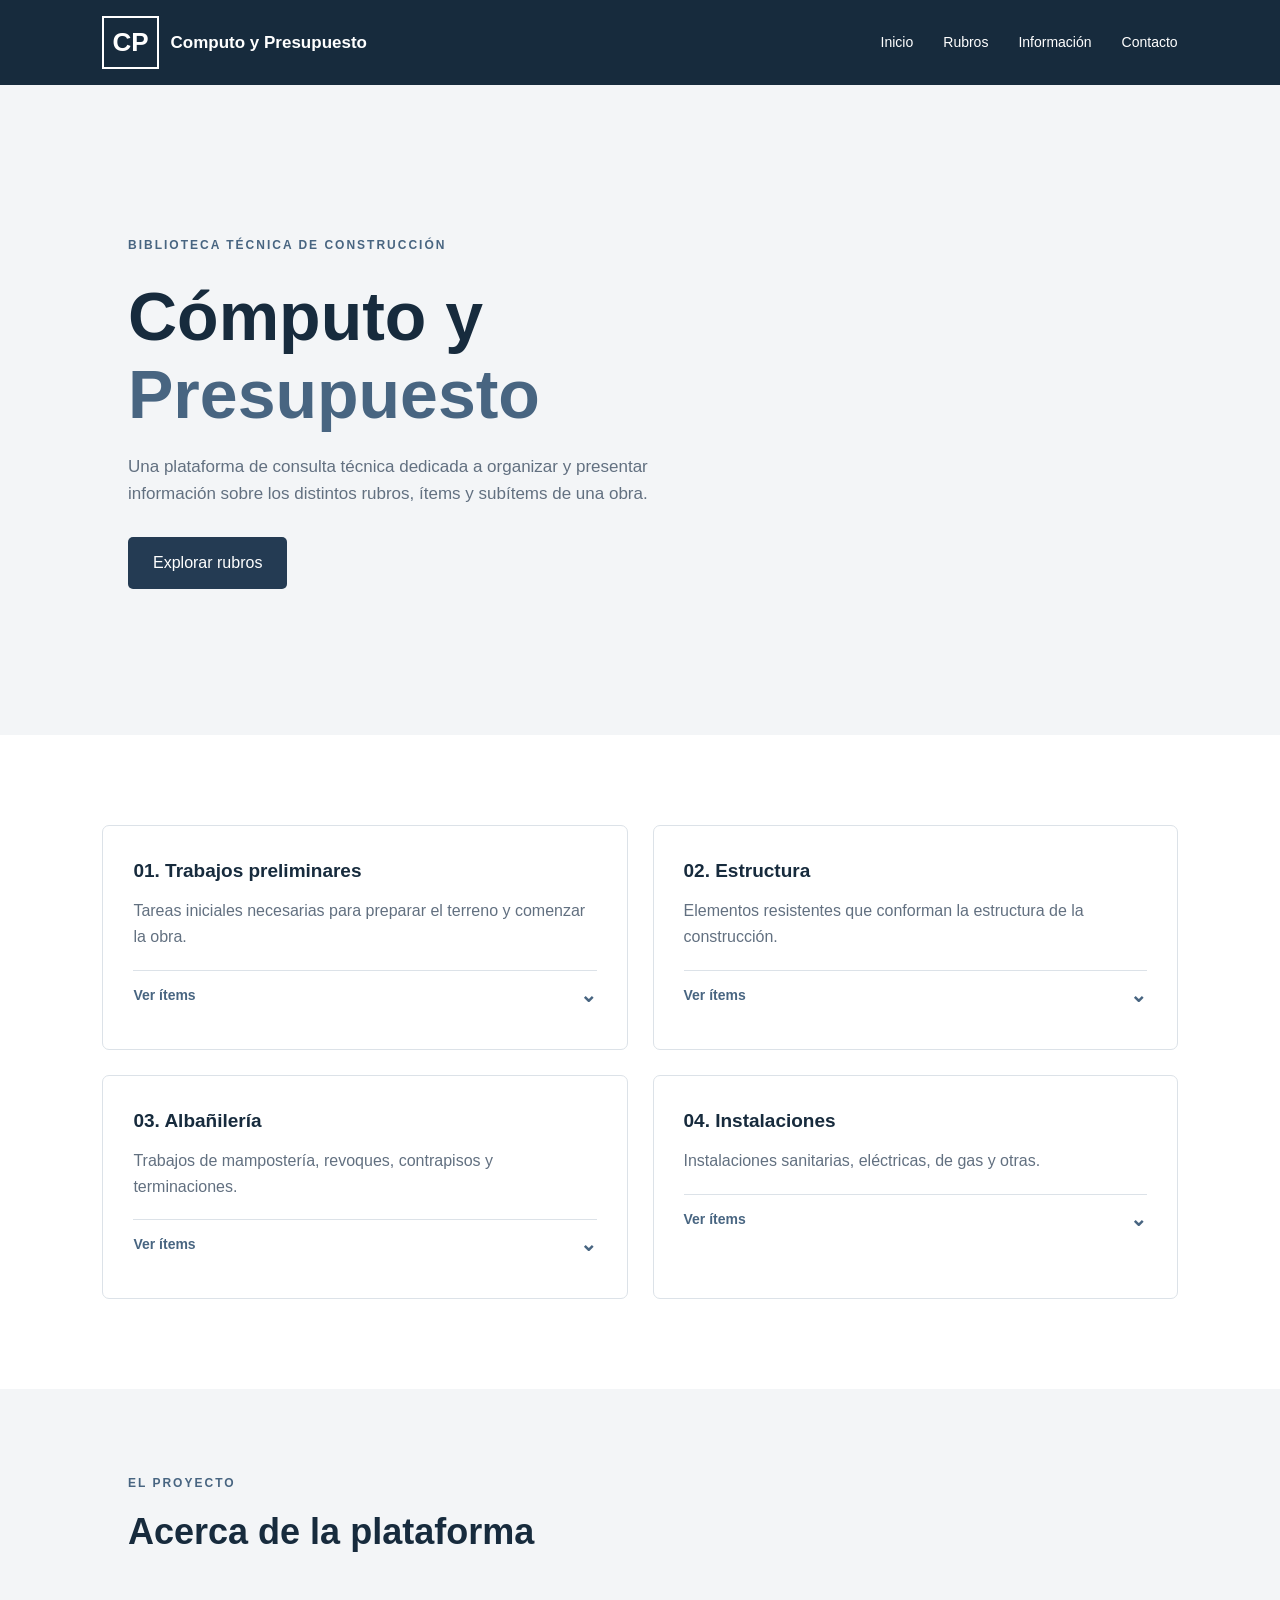
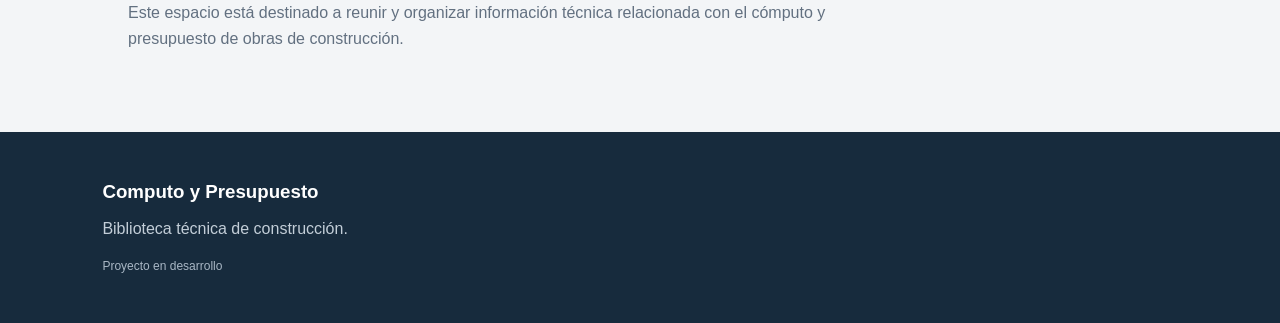
==== index.html @ aa018b17 "Version V0.2" ====
<!DOCTYPE html>
<html lang="es">
<head>
    <meta charset="UTF-8">
    <meta name="viewport" content="width=device-width, initial-scale=1.0">
    <title>Computo y Presupuesto</title>
    <link rel="stylesheet" href="CSS/styles.css">
</head>
<body>
    <!-- ENCABEZADO -->
    <header class="header">
        <div class="logo">
            <h2>CP</h2>
            <span>Computo y Presupuesto</span>
        </div>
        <nav class="nav">
            <a href="#inicio">Inicio</a>
            <a href="#rubros">Rubros</a>
            <a href="#informacion">Información</a>
            <a href="#contacto">Contacto</a>
        </nav>
    </header>
    <!-- CONTENIDO PRINCIPAL -->
    <main>
        <!-- INICIO -->
        <section id="inicio" class="inicio">
            <div class="inicio-contenido">
                <span class="etiqueta">BIBLIOTECA TÉCNICA DE CONSTRUCCIÓN</span>
                <h1>Cómputo y<span>Presupuesto</span></h1>
                <p>
                    Una plataforma de consulta técnica dedicada a organizar y presentar información sobre los distintos rubros, ítems y subítems de una obra.
                </p>
                <a href="#rubros" class="boton-principal">Explorar rubros</a>
            </div>
        </section>
        <!-- RUBROS -->
        <section class="rubros">
            <div class="rubros-contenedor">
                <!-- RUBRO 1 -->
                <article class="rubro-card">
                    <h3>01. Trabajos preliminares</h3>
                    <p>
                        Tareas iniciales necesarias para
                        preparar el terreno y comenzar la obra.
                    </p>
                    <button class="rubro-toggle" data-rubro="preliminares">
                        Ver ítems
                        <span class="flecha">⌄</span>
                    </button>

                    <div class="subitems-contenedor"></div>

                </article>


                <!-- RUBRO 2 -->
                <article class="rubro-card">

                    <h3>02. Estructura</h3>

                    <p>
                        Elementos resistentes que conforman
                        la estructura de la construcción.
                    </p>

                    <button class="rubro-toggle" data-rubro="estructura">

                        Ver ítems

                        <span class="flecha">⌄</span>

                    </button>

                    <div class="subitems-contenedor"></div>

                </article>


                <!-- RUBRO 3 -->
                <article class="rubro-card">

                    <h3>03. Albañilería</h3>

                    <p>
                        Trabajos de mampostería, revoques,
                        contrapisos y terminaciones.
                    </p>

                    <button class="rubro-toggle" data-rubro="albanileria">

                        Ver ítems

                        <span class="flecha">⌄</span>

                    </button>

                    <div class="subitems-contenedor"></div>

                </article>


                <!-- RUBRO 4 -->
                <article class="rubro-card">

                    <h3>04. Instalaciones</h3>

                    <p>
                        Instalaciones sanitarias, eléctricas,
                        de gas y otras.
                    </p>

                    <button class="rubro-toggle" data-rubro="instalaciones">

                        Ver ítems

                        <span class="flecha">⌄</span>

                    </button>

                    <div class="subitems-contenedor"></div>

                </article>

            </div>
        </section>
        <!-- INFORMACION -->
        <section id="informacion" class="informacion">
            <div class="titulo-seccion">
                <span>EL PROYECTO</span>
                <h2>Acerca de la plataforma</h2>
            </div>
            <p>
                Este espacio está destinado a reunir y organizar información técnica relacionada con el cómputo y presupuesto de obras de construcción.
            </p>
        </section>
    </main>
    <!-- PIE DE PAGINA -->
    <footer id="contacto" class="footer">
        <h3>Computo y Presupuesto</h3>
        <p>Biblioteca técnica de construcción.</p>
        <span>Proyecto en desarrollo</span>
    </footer>
    <!-- JAVASCRIPT -->
    <script src="javascript/main.js"></script>
</body>
</html>
---- CSS/styles.css ----
/* =================================
    1. CONFIGURACION GENERAL
================================= */
:root {
    --azul-principal: #243B53;
    --azul-oscuro: #172B3D;
    --azul-secundario: #486581;
    --gris-fondo: #F3F5F7;
    --gris-texto: #627080;
    --gris-borde: #DCE2E8;
    --blanco: #FFFFFF;
}
* {
    margin: 0;
    padding: 0;
    box-sizing: border-box;
}
html {
    scroll-behavior: smooth;
}
body {
    font-family: Arial, Helvetica, sans-serif;
    background-color: var(--blanco);
    color: var(--azul-oscuro);
    line-height: 1.6;
}

/* =================================
    2. HEADER
================================= */

.header {
    width: 100%;
    min-height: 85px;
    display: flex;
    justify-content: space-between;
    align-items: center;
    padding: 0 8%;
    background-color: var(--azul-oscuro);
    color: var(--blanco);
}

.logo {
    display: flex;
    align-items: center;
    gap: 12px;
}

.logo h2 {
    font-size: 26px;
    font-weight: 800;
    border: 2px solid var(--blanco);
    padding: 4px 8px;
}

.logo span {
    font-size: 17px;
    font-weight: 600;
}

.nav {
    display: flex;
    gap: 30px;
}

.nav a {
    color: var(--blanco);
    text-decoration: none;
    font-size: 14px;
    transition: color 0.3s;
}

.nav a:hover {
    color: #A9C4DC;
}

/* =================================
    3. INICIO
================================= */

.inicio {
    min-height: 650px;
    display: flex;
    align-items: center;
    padding: 80px 10%;
    background-color: var(--gris-fondo);
}

.inicio-contenido {
    max-width: 750px;
}

.etiqueta {
    color: var(--azul-secundario);
    font-size: 12px;
    font-weight: 700;
    letter-spacing: 2px;
}

.inicio h1 {
    font-size: clamp(42px, 6vw, 68px);
    line-height: 1.15;
    margin: 20px 0;
    color: var(--azul-oscuro);
}

.inicio h1 span {
    display: block;
    color: var(--azul-secundario);
}

.inicio p {
    max-width: 600px;
    color: var(--gris-texto);
    font-size: 17px;
    margin-bottom: 30px;
}

.boton-principal {
    display: inline-block;
    padding: 13px 25px;
    background-color: var(--azul-principal);
    color: var(--blanco);
    text-decoration: none;
    border-radius: 5px;
    transition: background-color 0.3s;
}

.boton-principal:hover {
    background-color: var(--azul-secundario);
}

/* =================================
    4. RUBROS
================================= */

.rubros {
    padding: 90px 8%;
}

.titulo-seccion {
    margin-bottom: 40px;
}

.titulo-seccion span {
    color: var(--azul-secundario);
    font-size: 12px;
    font-weight: 700;
    letter-spacing: 2px;
}

.titulo-seccion h2 {
    font-size: 36px;
    margin: 8px 0;
}

.titulo-seccion p {
    color: var(--gris-texto);
}

.rubros-contenedor {
    display: grid;
    grid-template-columns: repeat(2, 1fr);
    gap: 25px;
}

.rubro-card {
    padding: 30px;
    background-color: var(--blanco);
    border: 1px solid var(--gris-borde);
    border-radius: 7px;
    transition: transform 0.3s, box-shadow 0.3s;
}

.rubro-card:hover {
    transform: translateY(-5px);
    box-shadow: 0 8px 20px rgba(0, 0, 0, 0.08);
}

.rubro-card h3 {
    font-size: 19px;
    margin-bottom: 12px;
}

.rubro-card p {
    color: var(--gris-texto);
    margin-bottom: 20px;
}

.rubro-card a {
    color: var(--azul-secundario);
    text-decoration: none;
    font-weight: 700;
}

/* =================================
    5. INFORMACION
================================= */

.informacion {
    padding: 80px 10%;
    background-color: var(--gris-fondo);
}

.informacion > p {
    max-width: 750px;
    color: var(--gris-texto);
    font-size: 16px;
}

/* =================================
    6. FOOTER
================================= */

.footer {
    padding: 45px 8%;
    background-color: var(--azul-oscuro);
    color: var(--blanco);
}

.footer p {
    color: #C3CED8;
    margin: 10px 0;
}

.footer span {
    font-size: 12px;
    color: #A9B7C5;
}

/* =================================
    7. ADAPTACION A CELULARES
================================= */

@media (max-width: 768px) {
    .header {
        flex-direction: column;
        gap: 20px;
        padding: 20px;
    }
    .nav {
        flex-wrap: wrap;
        justify-content: center;
        gap: 15px;
    }
    .logo span {
        font-size: 14px;
    }
    .inicio {
        min-height: 550px;
        padding: 60px 7%;
    }
    .rubros {
        padding: 60px 7%;
    }
    .rubros-contenedor {
        grid-template-columns: 1fr;
    }
    .titulo-seccion h2 {
        font-size: 29px;
    }
}

/* =================================
    MENU DESPLEGABLE DE RUBROS
================================= */

.rubro-toggle {
    width: 100%;
    display: flex;
    justify-content: space-between;
    align-items: center;
    padding: 12px 0;
    background: none;
    border: none;
    border-top: 1px solid var(--gris-borde);
    color: var(--azul-secundario);
    font-size: 14px;
    font-weight: 700;
    text-align: left;
    cursor: pointer;
}

/* EFECTO AL PASAR EL CURSOR */

.rubro-toggle:hover {
    color: var(--azul-oscuro);
}

/* FLECHA DEL DESPLEGABLE */

.flecha {
    font-size: 20px;
    transition: transform 0.3s;
}

/* GIRO DE LA FLECHA */

.rubro-toggle.activo .flecha {
    transform: rotate(180deg);
}

/* CONTENEDOR DE ITEMS */

.subitems-contenedor {
    display: none;
    padding-top: 10px;
    border-top: 1px solid var(--gris-borde);
}

/* CUANDO EL MENU ESTA ABIERTO */

.subitems-contenedor.abierto {
    display: block;
}

/* GRUPOS DE ITEMS */

.grupo-item {
    margin-bottom: 15px;
}

.grupo-item h4 {
    font-size: 14px;
    color: var(--azul-oscuro);
    margin-bottom: 8px;
}

/* LISTA DE SUBITEMS */

.lista-subitems {
    list-style: none;
    padding-left: 12px;
    border-left: 2px solid var(--gris-borde);
}

.lista-subitems li {
    margin-bottom: 8px;
}

.lista-subitems a {
    color: var(--gris-texto);
    font-size: 13px;
    text-decoration: none;
    transition: color 0.3s;
}

.lista-subitems a:hover {
    color: var(--azul-principal);
    text-decoration: underline;
}
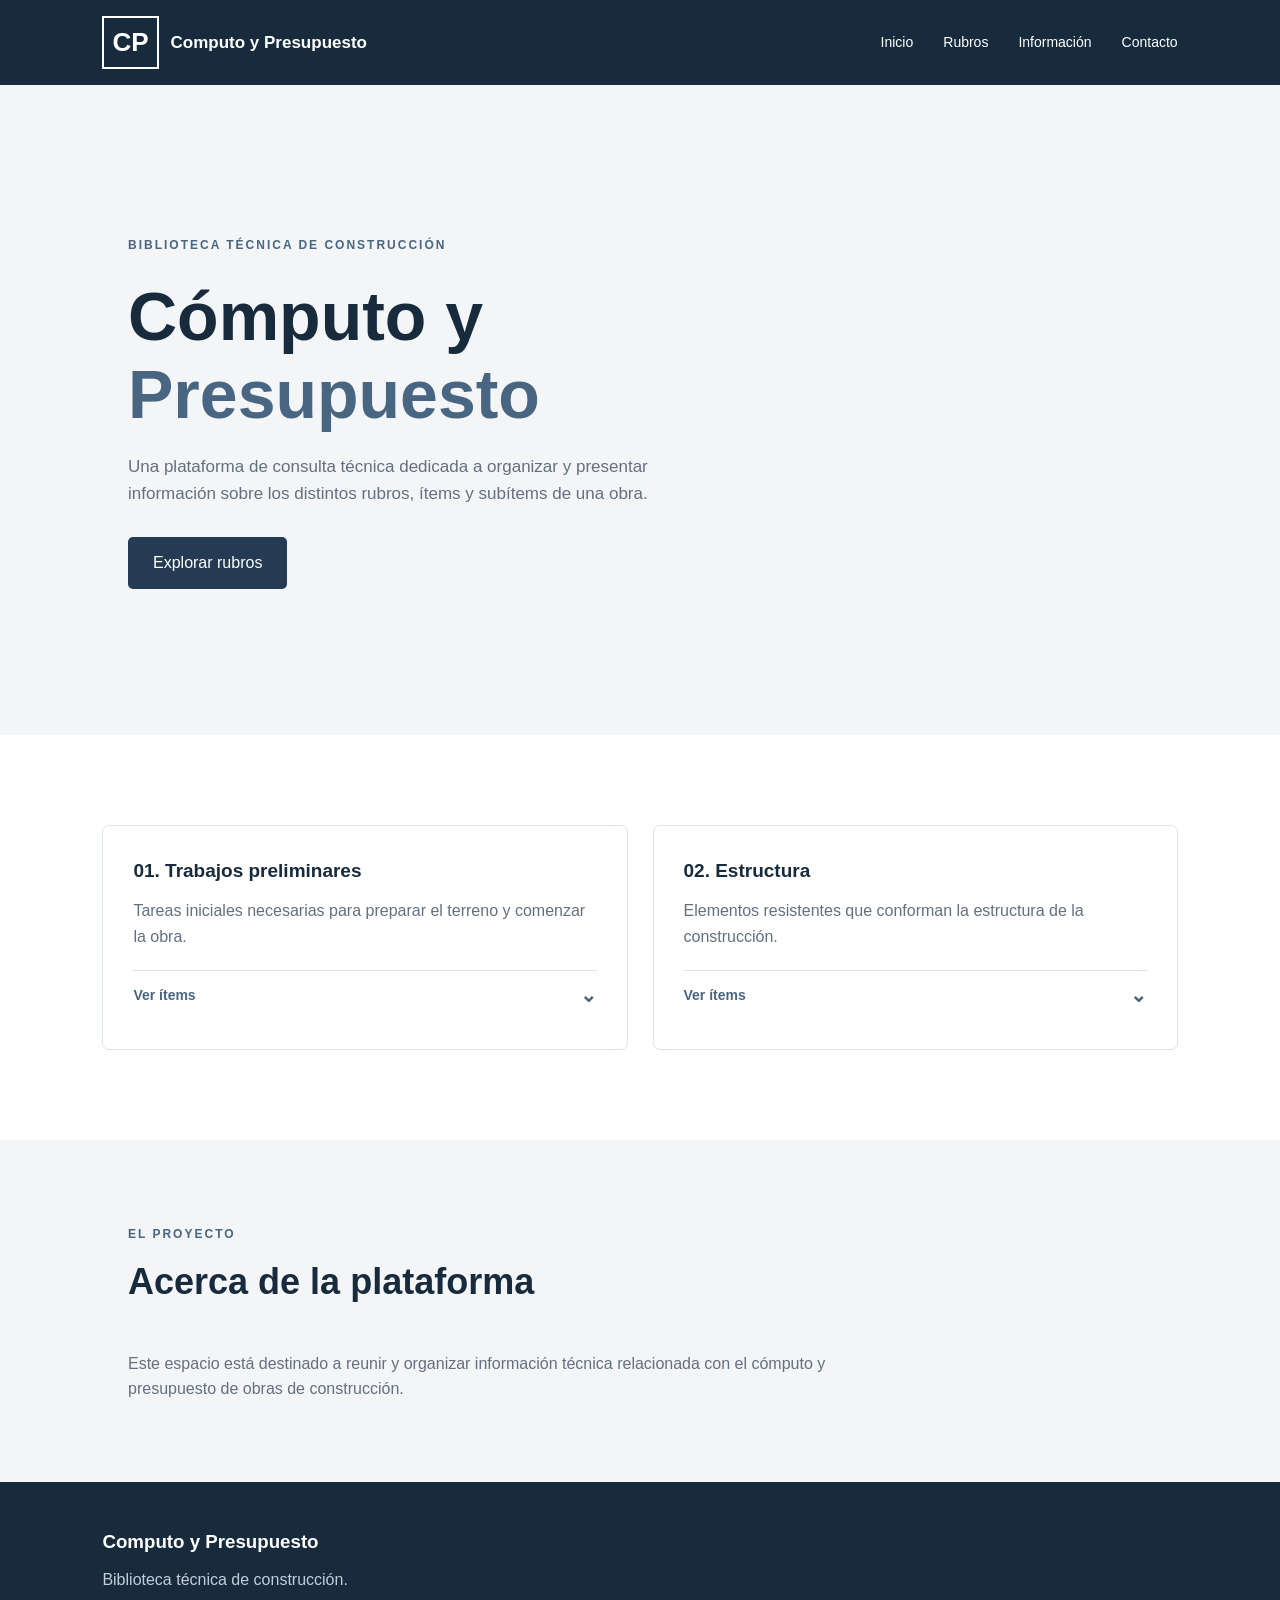
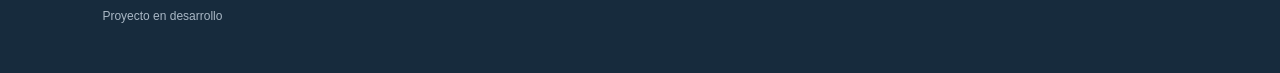
==== commit ab7a67b3: "Version V0.3 Esta es la primer version en la que funciona los menus desplegables de la pagina princi" ====
--- a/index.html
+++ b/index.html
@@ -43,84 +43,25 @@
                         Tareas iniciales necesarias para
                         preparar el terreno y comenzar la obra.
                     </p>
-                    <button class="rubro-toggle" data-rubro="preliminares">
+                    <button class="rubro-toggle" data-rubro="RUB-01">
                         Ver ítems
                         <span class="flecha">⌄</span>
                     </button>
-
                     <div class="subitems-contenedor"></div>
-
                 </article>
-
-
                 <!-- RUBRO 2 -->
                 <article class="rubro-card">
-
                     <h3>02. Estructura</h3>
-
                     <p>
                         Elementos resistentes que conforman
                         la estructura de la construcción.
                     </p>
-
-                    <button class="rubro-toggle" data-rubro="estructura">
-
+                    <button class="rubro-toggle" data-rubro="RUB-02">
                         Ver ítems
-
                         <span class="flecha">⌄</span>
-
                     </button>
-
                     <div class="subitems-contenedor"></div>
-
                 </article>
-
-
-                <!-- RUBRO 3 -->
-                <article class="rubro-card">
-
-                    <h3>03. Albañilería</h3>
-
-                    <p>
-                        Trabajos de mampostería, revoques,
-                        contrapisos y terminaciones.
-                    </p>
-
-                    <button class="rubro-toggle" data-rubro="albanileria">
-
-                        Ver ítems
-
-                        <span class="flecha">⌄</span>
-
-                    </button>
-
-                    <div class="subitems-contenedor"></div>
-
-                </article>
-
-
-                <!-- RUBRO 4 -->
-                <article class="rubro-card">
-
-                    <h3>04. Instalaciones</h3>
-
-                    <p>
-                        Instalaciones sanitarias, eléctricas,
-                        de gas y otras.
-                    </p>
-
-                    <button class="rubro-toggle" data-rubro="instalaciones">
-
-                        Ver ítems
-
-                        <span class="flecha">⌄</span>
-
-                    </button>
-
-                    <div class="subitems-contenedor"></div>
-
-                </article>
-
             </div>
         </section>
         <!-- INFORMACION -->
@@ -141,6 +82,6 @@
         <span>Proyecto en desarrollo</span>
     </footer>
     <!-- JAVASCRIPT -->
-    <script src="javascript/main.js"></script>
+    <script type="module" src="javascript/main.js"></script>
 </body>
 </html>
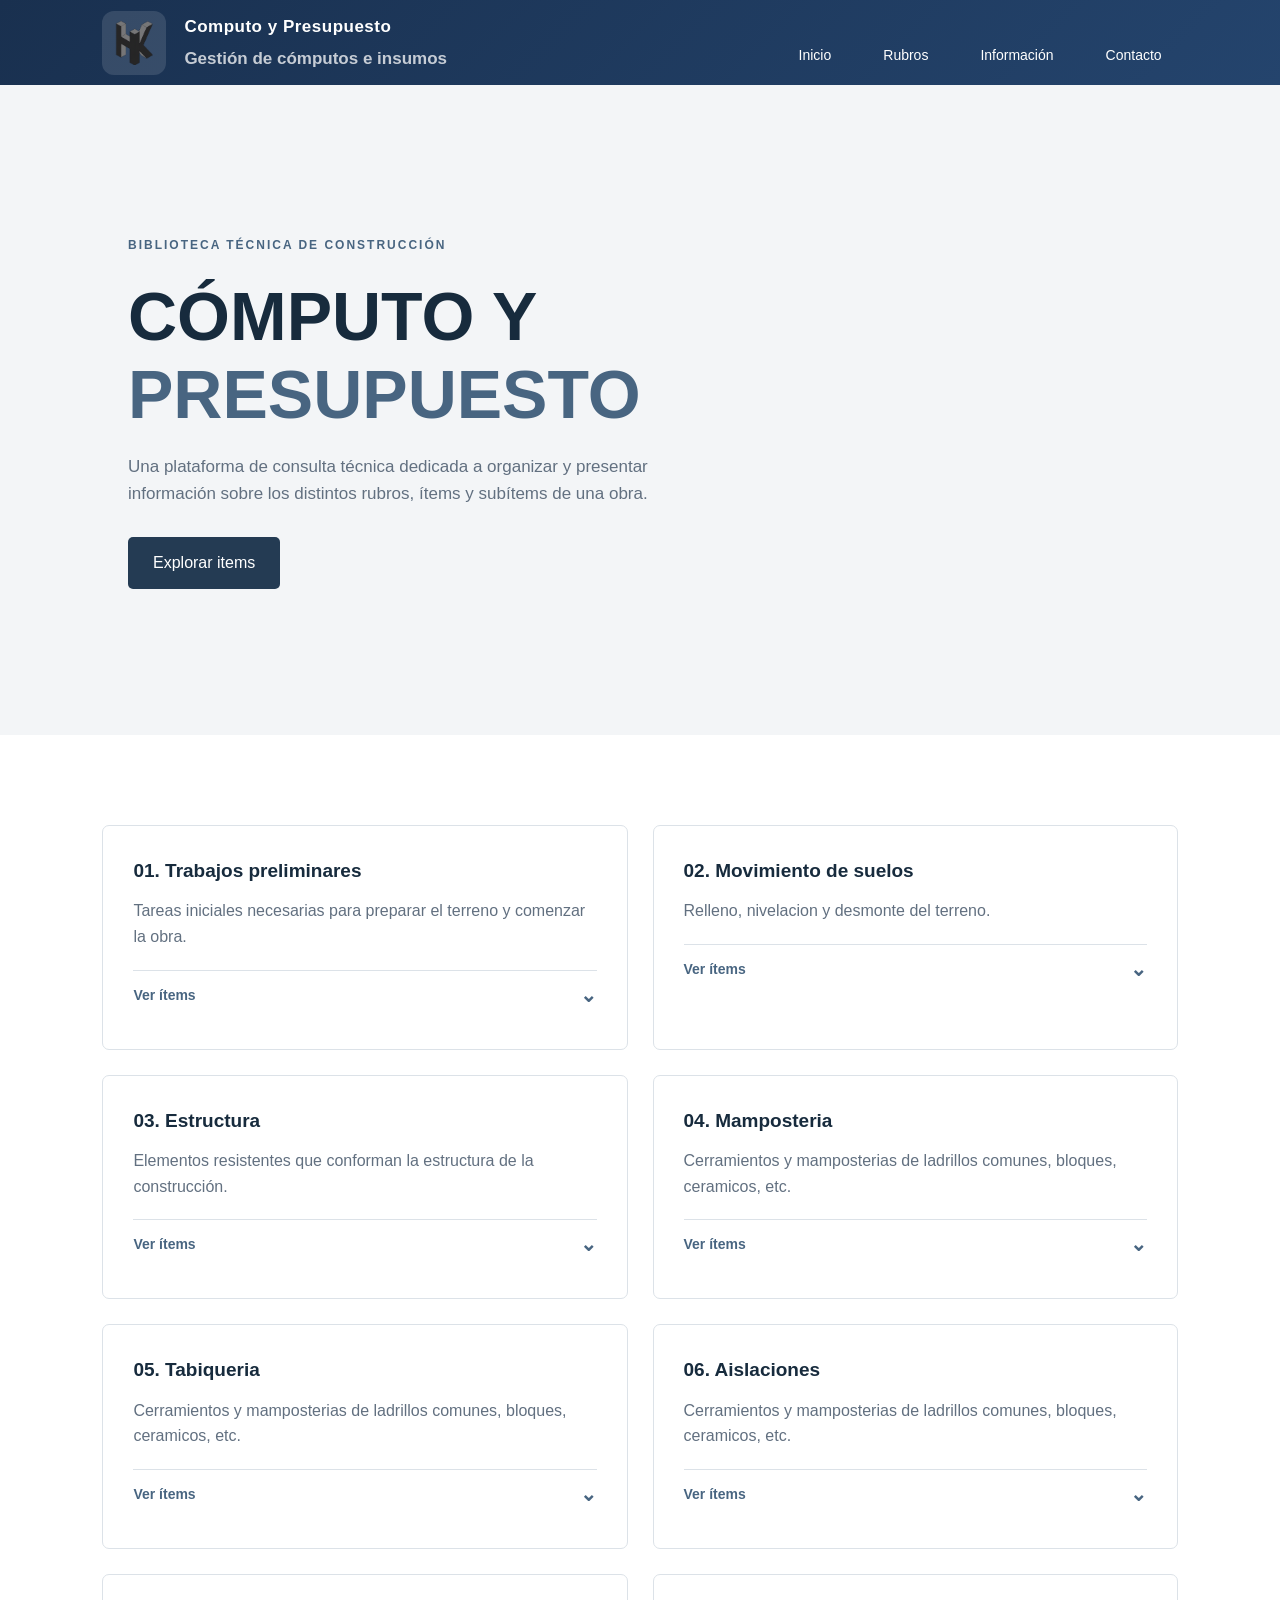
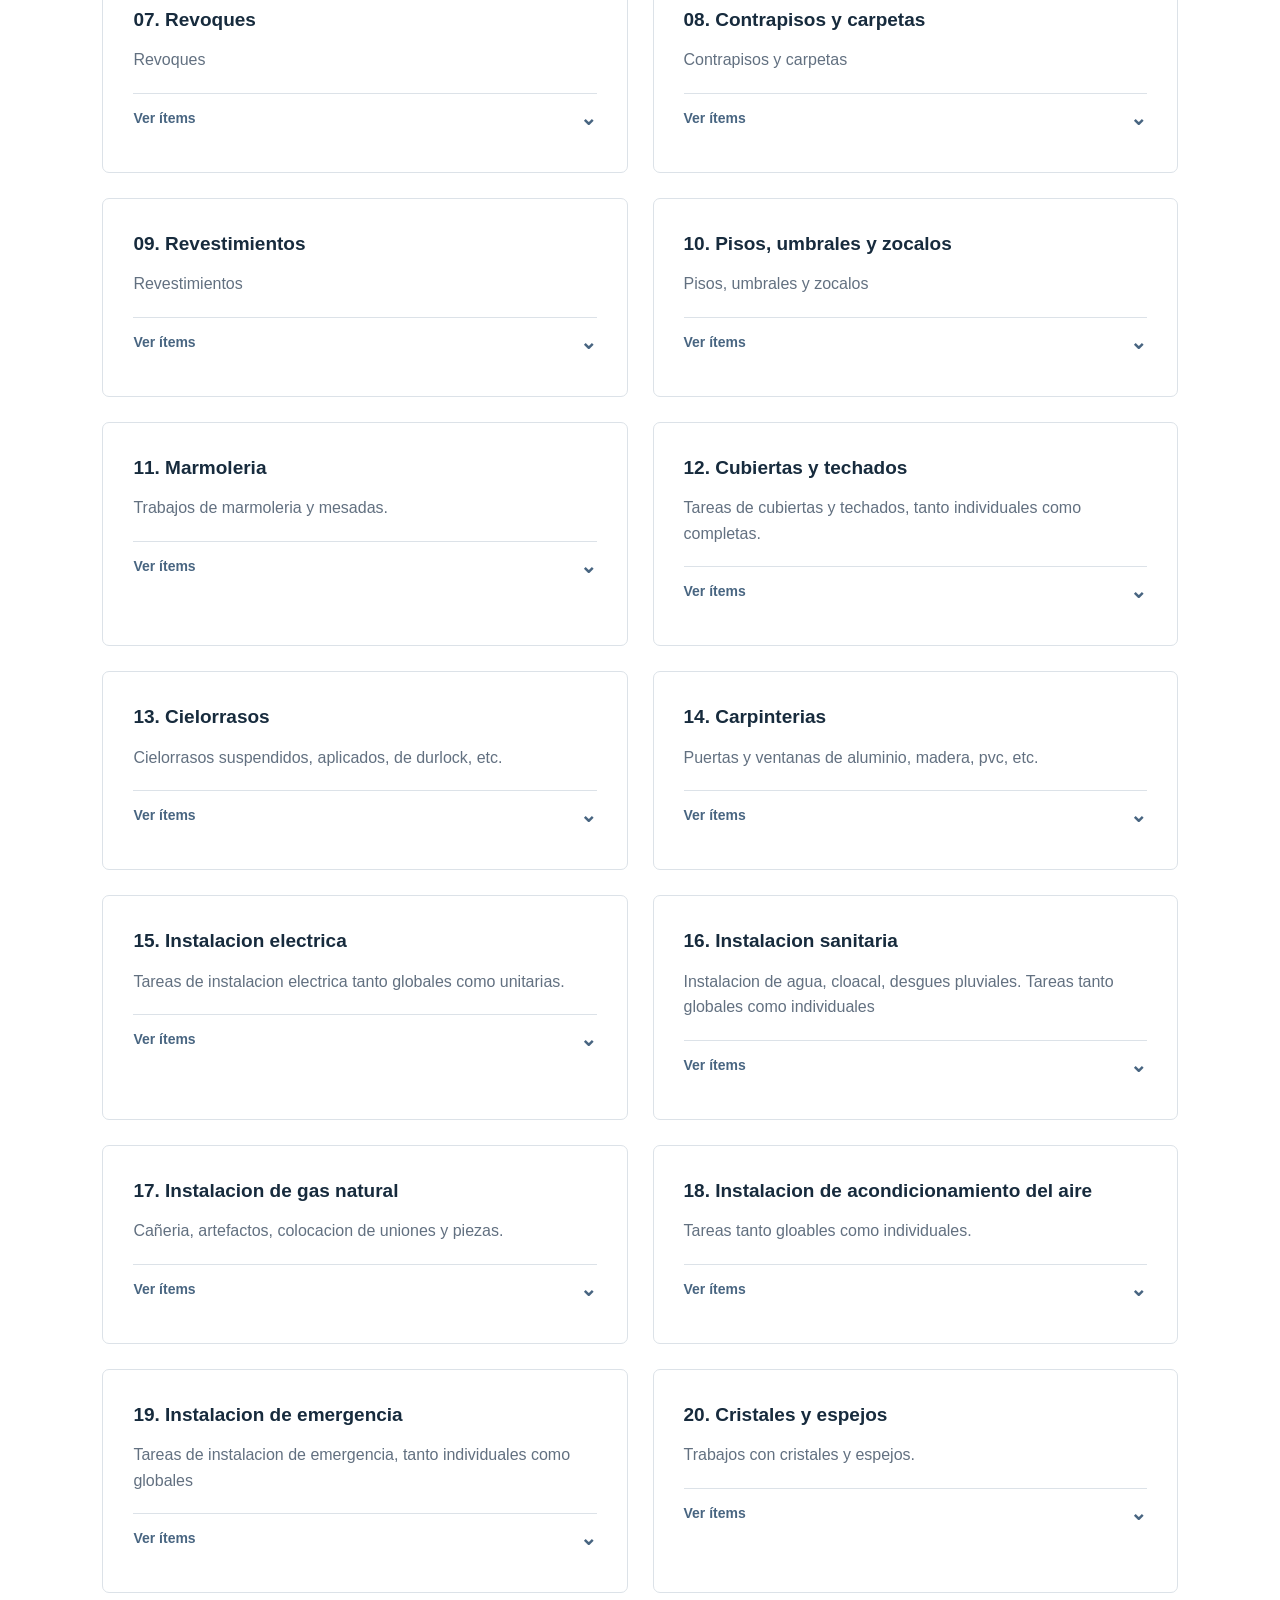
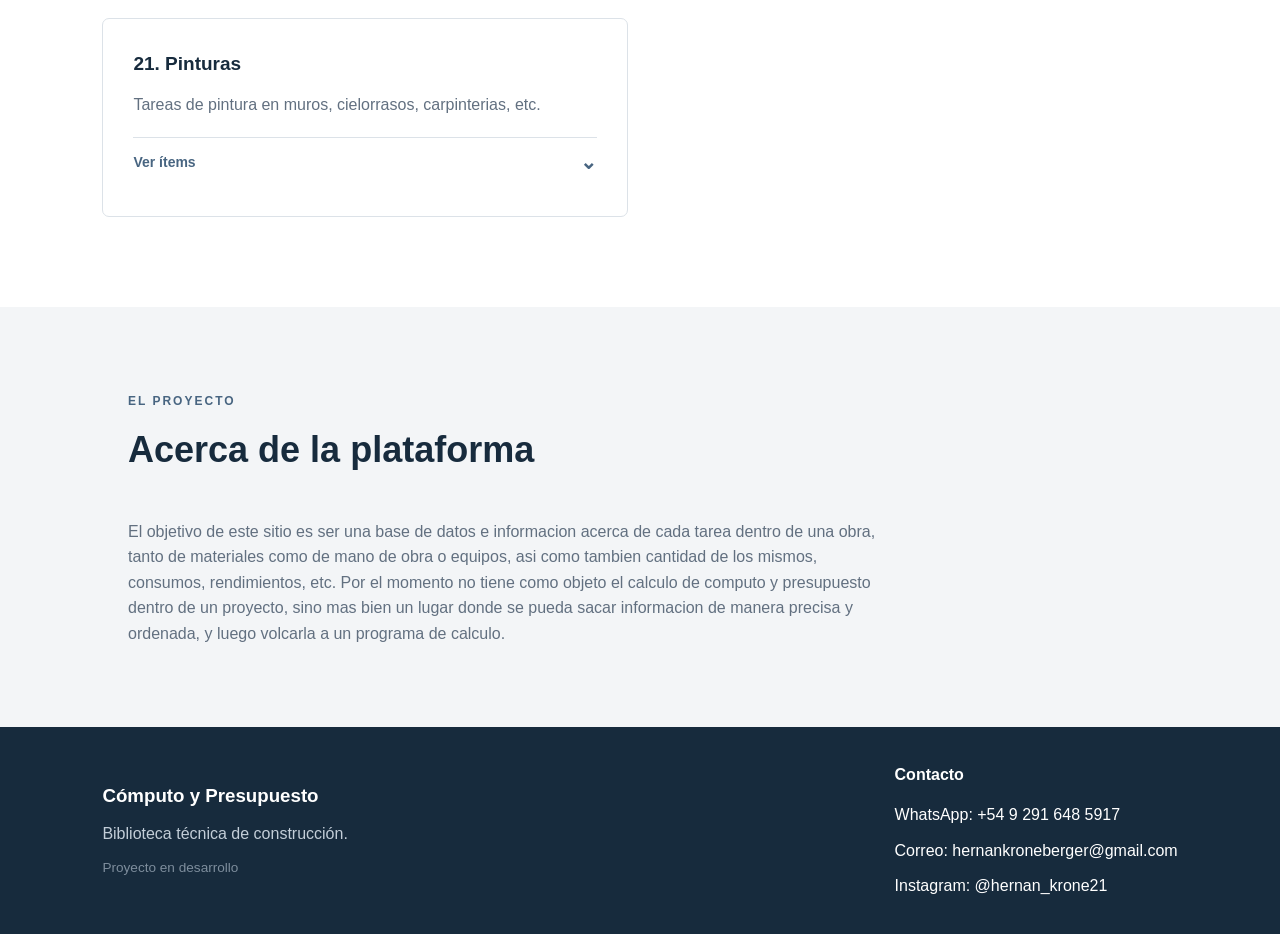
==== commit 4133e07b: "Version V.0.1.1 En esta version se se empiezan a agregar items y subitems, asi como algunos material" ====
--- a/index.html
+++ b/index.html
@@ -9,16 +9,25 @@
 <body>
     <!-- ENCABEZADO -->
     <header class="header">
-        <div class="logo">
-            <h2>CP</h2>
-            <span>Computo y Presupuesto</span>
-        </div>
-        <nav class="nav">
-            <a href="#inicio">Inicio</a>
-            <a href="#rubros">Rubros</a>
-            <a href="#informacion">Información</a>
-            <a href="#contacto">Contacto</a>
-        </nav>
+    <div class="header-top">
+        <a href="/" class="logo">
+            <img src="Assets/icons/Logo-HK.png" alt="Logo">
+            <div class="logo-info">
+                <span class="logo-title">
+                    Computo y Presupuesto
+                </span>
+                <span class="logo-subtitle">
+                    Gestión de cómputos e insumos
+                </span>
+            </div>
+        </a>
+    </div>
+    <nav class="nav">
+        <a href="#inicio">Inicio</a>
+        <a href="#rubros">Rubros</a>
+        <a href="#informacion">Información</a>
+        <a href="#contacto">Contacto</a>
+    </nav>
     </header>
     <!-- CONTENIDO PRINCIPAL -->
     <main>
@@ -30,11 +39,11 @@
                 <p>
                     Una plataforma de consulta técnica dedicada a organizar y presentar información sobre los distintos rubros, ítems y subítems de una obra.
                 </p>
-                <a href="#rubros" class="boton-principal">Explorar rubros</a>
+                <a href="#rubros" class="boton-principal">Explorar items</a>
             </div>
         </section>
         <!-- RUBROS -->
-        <section class="rubros">
+        <section id="rubros" class="rubros">
             <div class="rubros-contenedor">
                 <!-- RUBRO 1 -->
                 <article class="rubro-card">
@@ -51,12 +60,240 @@
                 </article>
                 <!-- RUBRO 2 -->
                 <article class="rubro-card">
-                    <h3>02. Estructura</h3>
+                    <h3>02. Movimiento de suelos</h3>
+                    <p>
+                        Relleno, nivelacion y desmonte del terreno.
+                    </p>
+                    <button class="rubro-toggle" data-rubro="RUB-02">
+                        Ver ítems
+                        <span class="flecha">⌄</span>
+                    </button>
+                    <div class="subitems-contenedor"></div>
+                </article>
+                <!-- RUBRO 3 -->
+                <article class="rubro-card">
+                    <h3>03. Estructura</h3>
                     <p>
                         Elementos resistentes que conforman
                         la estructura de la construcción.
                     </p>
-                    <button class="rubro-toggle" data-rubro="RUB-02">
+                    <button class="rubro-toggle" data-rubro="RUB-03">
+                        Ver ítems
+                        <span class="flecha">⌄</span>
+                    </button>
+                    <div class="subitems-contenedor"></div>
+                </article>
+                <!-- RUBRO 4 -->
+                <article class="rubro-card">
+                    <h3>04. Mamposteria</h3>
+                    <p>
+                        Cerramientos y mamposterias de ladrillos comunes, bloques, ceramicos, etc.
+                    </p>
+                    <button class="rubro-toggle" data-rubro="RUB-04">
+                        Ver ítems
+                        <span class="flecha">⌄</span>
+                    </button>
+                    <div class="subitems-contenedor"></div>
+                </article>
+                <!-- RUBRO 5 -->
+                <article class="rubro-card">
+                    <h3>05. Tabiqueria</h3>
+                    <p>
+                        Cerramientos y mamposterias de ladrillos comunes, bloques, ceramicos, etc.
+                    </p>
+                    <button class="rubro-toggle" data-rubro="RUB-05">
+                        Ver ítems
+                        <span class="flecha">⌄</span>
+                    </button>
+                    <div class="subitems-contenedor"></div>
+                </article>
+                <!-- RUBRO 6 -->
+                <article class="rubro-card">
+                    <h3>06. Aislaciones</h3>
+                    <p>
+                        Cerramientos y mamposterias de ladrillos comunes, bloques, ceramicos, etc.
+                    </p>
+                    <button class="rubro-toggle" data-rubro="RUB-06">
+                        Ver ítems
+                        <span class="flecha">⌄</span>
+                    </button>
+                    <div class="subitems-contenedor"></div>
+                </article>
+                <!-- RUBRO 7 -->
+                <article class="rubro-card">
+                    <h3>07. Revoques</h3>
+                    <p>
+                        Revoques
+                    </p>
+                    <button class="rubro-toggle" data-rubro="RUB-07">
+                        Ver ítems
+                        <span class="flecha">⌄</span>
+                    </button>
+                    <div class="subitems-contenedor"></div>
+                </article>
+                <!-- RUBRO 8 -->
+                <article class="rubro-card">
+                    <h3>08. Contrapisos y carpetas</h3>
+                    <p>
+                        Contrapisos y carpetas
+                    </p>
+                    <button class="rubro-toggle" data-rubro="RUB-08">
+                        Ver ítems
+                        <span class="flecha">⌄</span>
+                    </button>
+                    <div class="subitems-contenedor"></div>
+                </article>
+                <!-- RUBRO 9 -->
+                <article class="rubro-card">
+                    <h3>09. Revestimientos</h3>
+                    <p>
+                        Revestimientos
+                    </p>
+                    <button class="rubro-toggle" data-rubro="RUB-09">
+                        Ver ítems
+                        <span class="flecha">⌄</span>
+                    </button>
+                    <div class="subitems-contenedor"></div>
+                </article>
+                <!-- RUBRO 10 -->
+                <article class="rubro-card">
+                    <h3>10. Pisos, umbrales y zocalos</h3>
+                    <p>
+                        Pisos, umbrales y zocalos
+                    </p>
+                    <button class="rubro-toggle" data-rubro="RUB-10">
+                        Ver ítems
+                        <span class="flecha">⌄</span>
+                    </button>
+                    <div class="subitems-contenedor"></div>
+                </article>
+                <!-- RUBRO 11 -->
+                <article class="rubro-card">
+                    <h3>11. Marmoleria</h3>
+                    <p>
+                        Trabajos de marmoleria y mesadas.
+                    </p>
+                    <button class="rubro-toggle" data-rubro="RUB-11">
+                        Ver ítems
+                        <span class="flecha">⌄</span>
+                    </button>
+                    <div class="subitems-contenedor"></div>
+                </article>
+                <!-- RUBRO 12 -->
+                <article class="rubro-card">
+                    <h3>12. Cubiertas y techados</h3>
+                    <p>
+                        Tareas de cubiertas y techados, tanto individuales como completas.
+                    </p>
+                    <button class="rubro-toggle" data-rubro="RUB-12">
+                        Ver ítems
+                        <span class="flecha">⌄</span>
+                    </button>
+                    <div class="subitems-contenedor"></div>
+                </article>
+                <!-- RUBRO 13 -->
+                <article class="rubro-card">
+                    <h3>13. Cielorrasos</h3>
+                    <p>
+                        Cielorrasos suspendidos, aplicados, de durlock, etc.
+                    </p>
+                    <button class="rubro-toggle" data-rubro="RUB-13">
+                        Ver ítems
+                        <span class="flecha">⌄</span>
+                    </button>
+                    <div class="subitems-contenedor"></div>
+                </article>
+                <!-- RUBRO 14 -->
+                <article class="rubro-card">
+                    <h3>14. Carpinterias</h3>
+                    <p>
+                        Puertas y ventanas de aluminio, madera, pvc, etc.
+                    </p>
+                    <button class="rubro-toggle" data-rubro="RUB-14">
+                        Ver ítems
+                        <span class="flecha">⌄</span>
+                    </button>
+                    <div class="subitems-contenedor"></div>
+                </article>
+                <!-- RUBRO 15 -->
+                <article class="rubro-card">
+                    <h3>15. Instalacion electrica</h3>
+                    <p>
+                        Tareas de instalacion electrica tanto globales como unitarias.
+                    </p>
+                    <button class="rubro-toggle" data-rubro="RUB-15">
+                        Ver ítems
+                        <span class="flecha">⌄</span>
+                    </button>
+                    <div class="subitems-contenedor"></div>
+                </article>
+                <!-- RUBRO 16 -->
+                <article class="rubro-card">
+                    <h3>16. Instalacion sanitaria </h3>
+                    <p>
+                        Instalacion de agua, cloacal, desgues pluviales. Tareas tanto globales como individuales
+                    </p>
+                    <button class="rubro-toggle" data-rubro="RUB-16">
+                        Ver ítems
+                        <span class="flecha">⌄</span>
+                    </button>
+                    <div class="subitems-contenedor"></div>
+                </article>
+                <!-- RUBRO 17 -->
+                <article class="rubro-card">
+                    <h3>17. Instalacion de gas natural</h3>
+                    <p>
+                        Cañeria, artefactos, colocacion de uniones y piezas.
+                    </p>
+                    <button class="rubro-toggle" data-rubro="RUB-17">
+                        Ver ítems
+                        <span class="flecha">⌄</span>
+                    </button>
+                    <div class="subitems-contenedor"></div>
+                </article>
+                <!-- RUBRO 18 -->
+                <article class="rubro-card">
+                    <h3>18. Instalacion de acondicionamiento del aire</h3>
+                    <p>
+                        Tareas tanto gloables como individuales.
+                    </p>
+                    <button class="rubro-toggle" data-rubro="RUB-18">
+                        Ver ítems
+                        <span class="flecha">⌄</span>
+                    </button>
+                    <div class="subitems-contenedor"></div>
+                </article>
+                <!-- RUBRO 19 -->
+                <article class="rubro-card">
+                    <h3>19. Instalacion de emergencia</h3>
+                    <p>
+                        Tareas de instalacion de emergencia, tanto individuales como globales
+                    </p>
+                    <button class="rubro-toggle" data-rubro="RUB-19">
+                        Ver ítems
+                        <span class="flecha">⌄</span>
+                    </button>
+                    <div class="subitems-contenedor"></div>
+                </article>
+                <!-- RUBRO 20 -->
+                <article class="rubro-card">
+                    <h3>20. Cristales y espejos</h3>
+                    <p>
+                        Trabajos con cristales y espejos.
+                    </p>
+                    <button class="rubro-toggle" data-rubro="RUB-20">
+                        Ver ítems
+                        <span class="flecha">⌄</span>
+                    </button>
+                    <div class="subitems-contenedor"></div>
+                </article>
+                <!-- RUBRO 21 -->
+                <article class="rubro-card">
+                    <h3>21. Pinturas</h3>
+                    <p>
+                        Tareas de pintura en muros, cielorrasos, carpinterias, etc.
+                    </p>
+                    <button class="rubro-toggle" data-rubro="RUB-21">
                         Ver ítems
                         <span class="flecha">⌄</span>
                     </button>
@@ -71,16 +308,32 @@
                 <h2>Acerca de la plataforma</h2>
             </div>
             <p>
-                Este espacio está destinado a reunir y organizar información técnica relacionada con el cómputo y presupuesto de obras de construcción.
+                El objetivo de este sitio es ser una base de datos e informacion acerca de cada tarea dentro de una obra, tanto de materiales como de mano de obra o equipos, asi como tambien cantidad de los mismos, consumos, rendimientos, etc. Por el momento no tiene como objeto el calculo de computo y presupuesto dentro de un proyecto, sino mas bien un lugar donde se pueda sacar informacion de manera precisa y ordenada, y luego volcarla a un programa de calculo.
             </p>
         </section>
     </main>
     <!-- PIE DE PAGINA -->
-    <footer id="contacto" class="footer">
-        <h3>Computo y Presupuesto</h3>
+    
+<footer id="contacto" class="footer">
+    <div class="footer-info">
+        <h3>Cómputo y Presupuesto</h3>
         <p>Biblioteca técnica de construcción.</p>
         <span>Proyecto en desarrollo</span>
-    </footer>
+    </div>
+    <div class="footer-contacto">
+        <h4>Contacto</h4>
+        <a href="https://wa.me/5492916485917" target="_blank">
+            WhatsApp: +54 9 291 648 5917
+        </a>
+        <a href="mailto:contacto@computoypresupuesto.com">
+            Correo: hernankroneberger@gmail.com
+        </a>
+        <a href="https://www.instagram.com/hernan_krone21/" target="_blank">
+            Instagram: @hernan_krone21
+        </a>
+    </div>
+</footer>
+
     <!-- JAVASCRIPT -->
     <script type="module" src="javascript/main.js"></script>
 </body>
--- a/CSS/styles.css
+++ b/CSS/styles.css
@@ -11,6 +11,26 @@
     --gris-borde: #DCE2E8;
     --blanco: #FFFFFF;
 }
+
+/*Codigo de copilot*/
+
+:root {
+
+    --color-primary: #19304f;
+    --color-primary-light: #24446d;
+    --color-white: #ffffff;
+    --color-accent: #4ea1ff;
+    --color-text-muted:
+        rgba(255,255,255,.75);
+    --shadow-header:
+        0 10px 30px rgba(0,0,0,.15);
+    --radius-md: 12px;
+    --transition: .25s ease;
+
+}
+
+/*Fin de codigo de copliot*/
+
 * {
     margin: 0;
     padding: 0;
@@ -20,7 +40,7 @@
     scroll-behavior: smooth;
 }
 body {
-    font-family: Arial, Helvetica, sans-serif;
+    font-family: sans-serif;
     background-color: var(--blanco);
     color: var(--azul-oscuro);
     line-height: 1.6;
@@ -37,14 +57,31 @@
     justify-content: space-between;
     align-items: center;
     padding: 0 8%;
-    background-color: var(--azul-oscuro);
+    background:
+        linear-gradient(
+            135deg,
+            var(--color-primary),
+            var(--color-primary-light)
+        );
     color: var(--blanco);
+    box-shadow: var(--shadow-header);
 }
 
 .logo {
     display: flex;
     align-items: center;
-    gap: 12px;
+    gap: 18px;
+    text-decoration: none;
+    color: var(--blanco);
+}
+
+.logo img {
+    width: 64px;
+    height: 64px;
+    object-fit: contain;
+    border-radius: var(--radius-md);
+    background: rgba(255,255,255,.12);
+    padding: 10px;
 }
 
 .logo h2 {
@@ -53,6 +90,19 @@
     border: 2px solid var(--blanco);
     padding: 4px 8px;
 }
+.logo-title {
+    display: block;
+    font-size: 1.6rem;
+    font-weight: 700;
+    letter-spacing: .5px;
+}
+
+.logo-subtitle {
+    display: block;
+    font-size: .9rem;
+    color: var(--color-text-muted);
+    margin-top: 4px;
+}
 
 .logo span {
     font-size: 17px;
@@ -61,18 +111,30 @@
 
 .nav {
     display: flex;
-    gap: 30px;
+    gap: 20px;
+    margin-top: 25px;
 }
 
 .nav a {
     color: var(--blanco);
     text-decoration: none;
     font-size: 14px;
-    transition: color 0.3s;
+    padding: 10px 16px;
+    border-radius: 10px;
+    transition: var(--transition);
 }
 
 .nav a:hover {
-    color: #A9C4DC;
+    background:
+        rgba(255,255,255,.12);
+    transform:
+        translateY(-1px);
+}
+
+.nav a.active {
+    background: white;
+    color: var(--color-primary);
+    font-weight: 600;
 }
 
 /* =================================
@@ -103,6 +165,7 @@
     line-height: 1.15;
     margin: 20px 0;
     color: var(--azul-oscuro);
+    text-transform: uppercase;
 }
 
 .inicio h1 span {
@@ -350,3 +413,46 @@
     color: var(--azul-principal);
     text-decoration: underline;
 }
+
+
+.footer {
+    display: flex;
+    justify-content: space-between;
+    align-items: center;
+    flex-wrap: wrap;
+    gap: 30px;
+    padding: 35px 8%;
+}
+
+.footer-info h3 {
+    margin-bottom: 8px;
+}
+
+.footer-info p {
+    margin-bottom: 8px;
+}
+
+.footer-info span {
+    font-size: 0.85rem;
+    opacity: 0.7;
+}
+
+.footer-contacto {
+    display: flex;
+    flex-direction: column;
+    gap: 10px;
+}
+
+.footer-contacto h4 {
+    margin-bottom: 5px;
+}
+
+.footer-contacto a {
+    color: inherit;
+    text-decoration: none;
+    transition: opacity 0.2s;
+}
+
+.footer-contacto a:hover {
+    opacity: 0.7;
+}
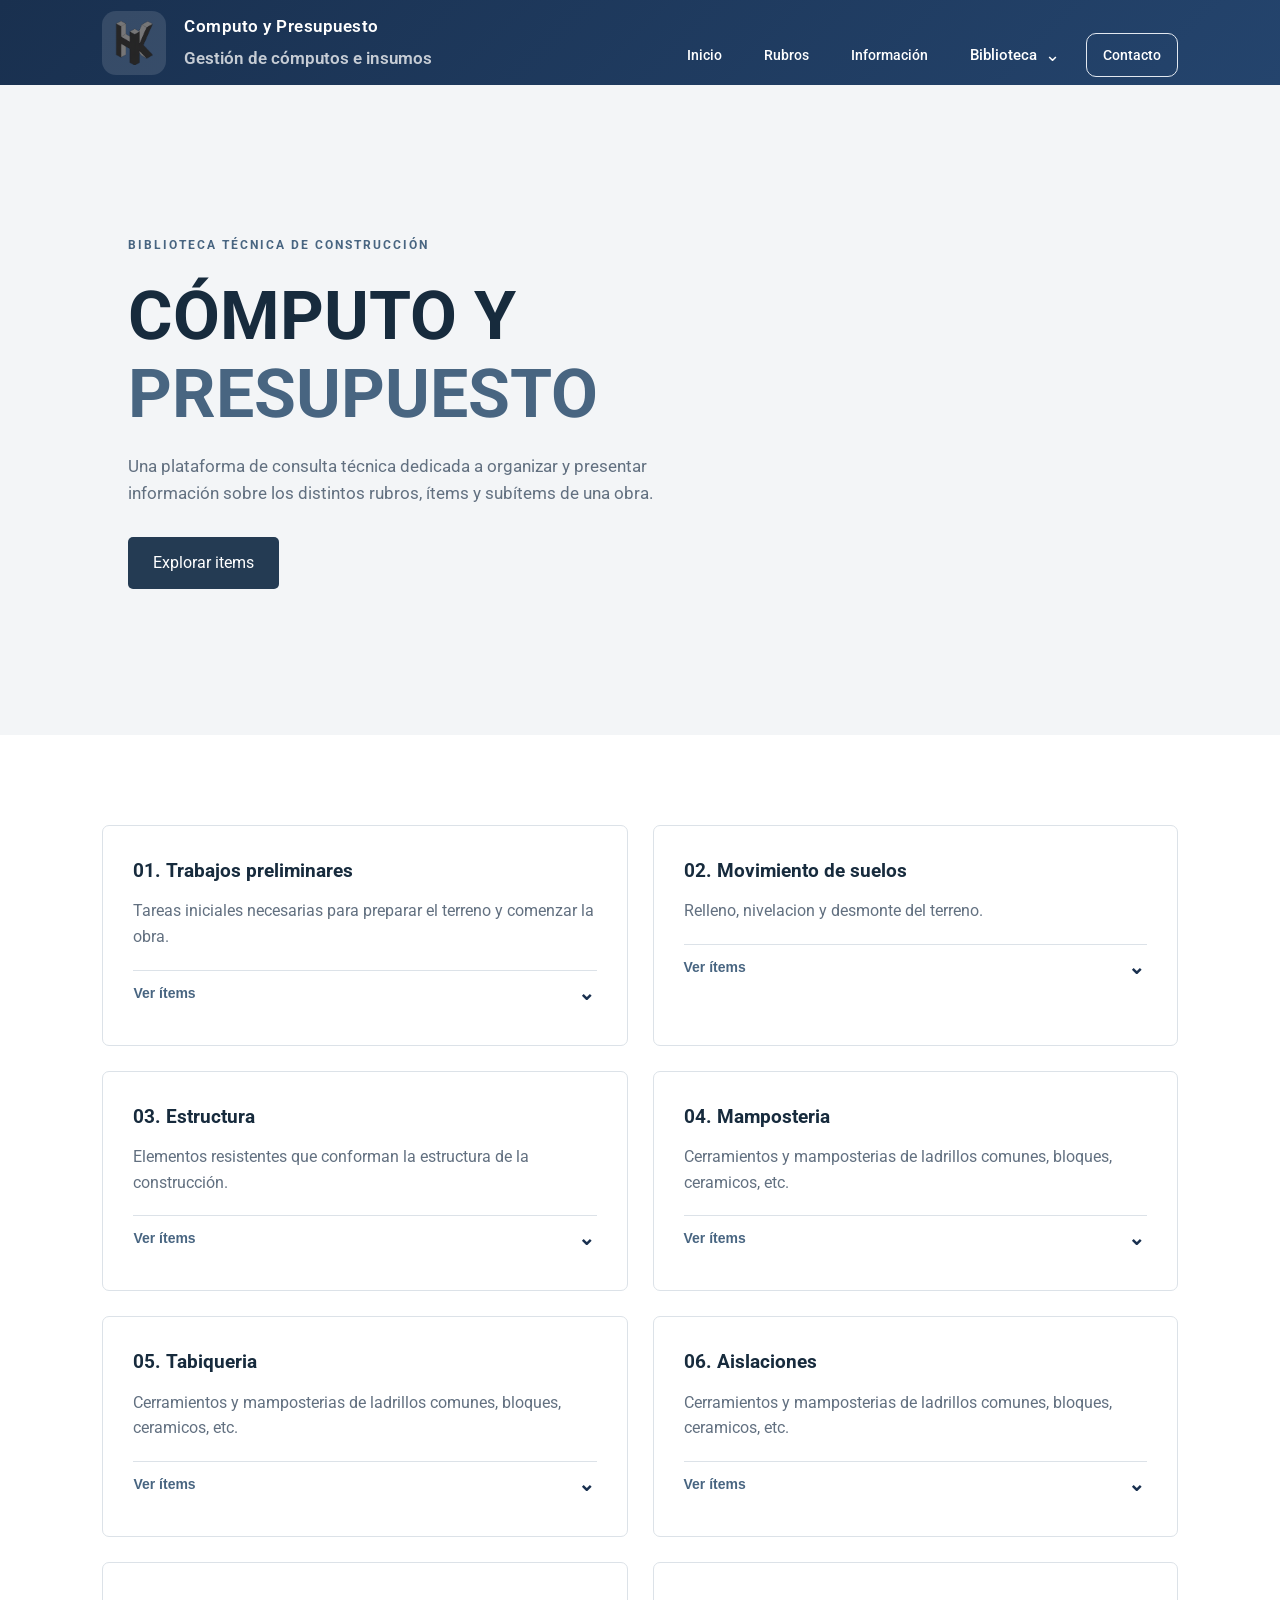
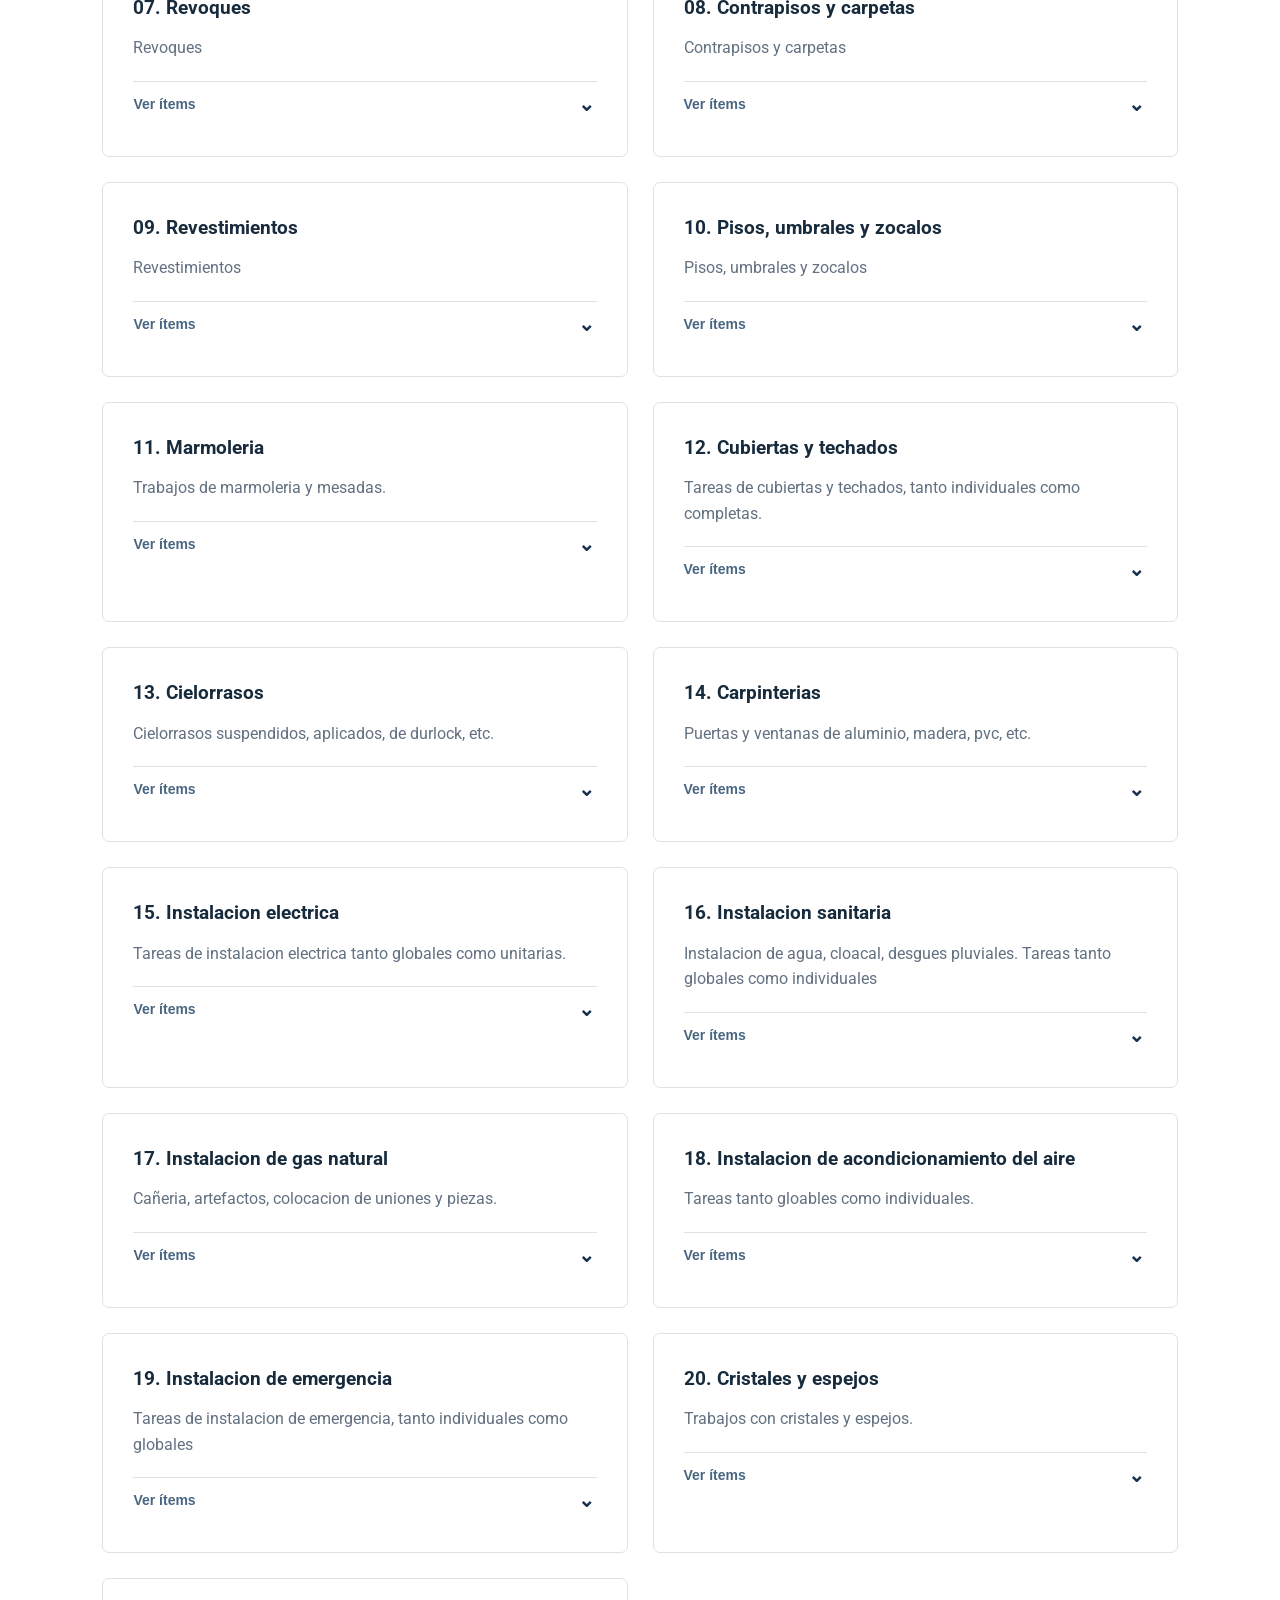
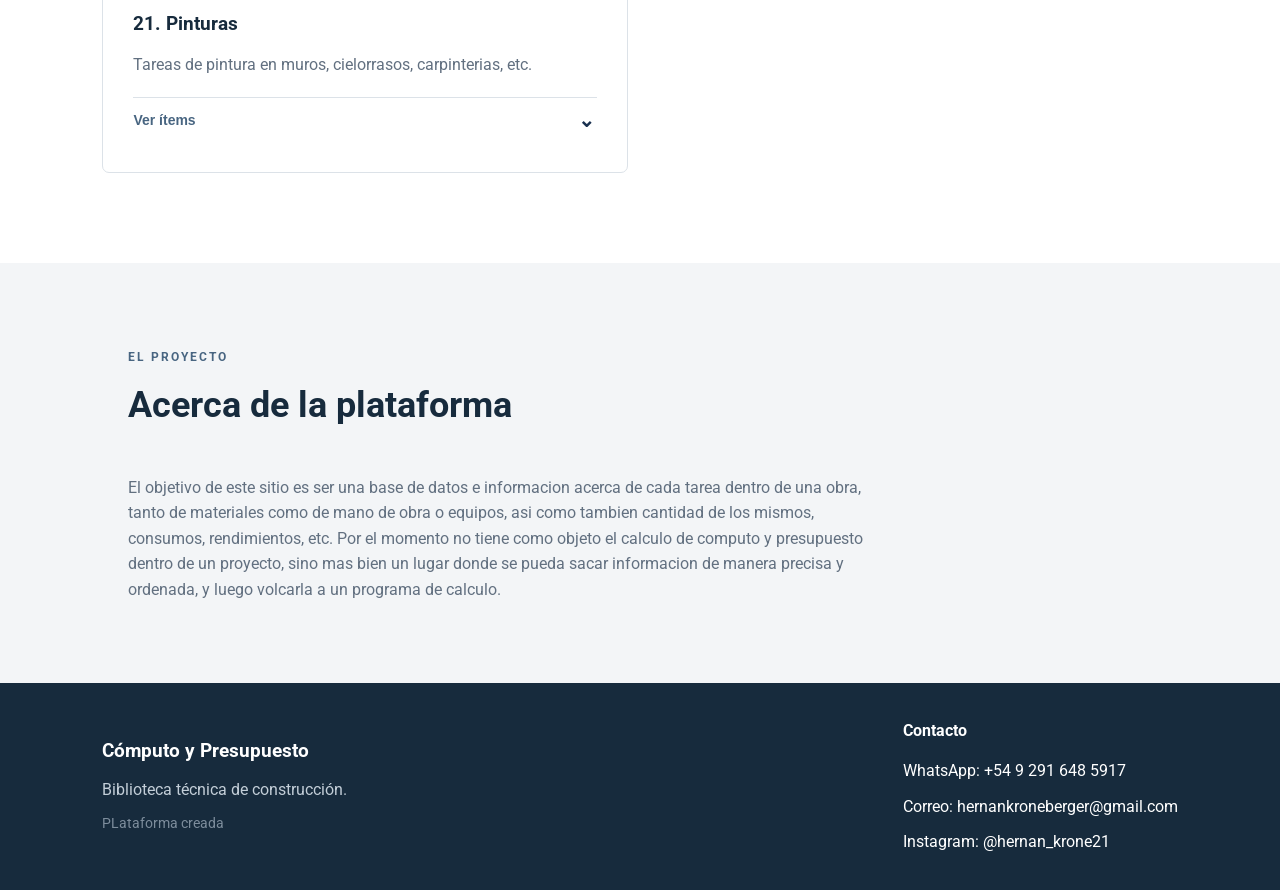
==== commit a73c8451: "Version V.0.1.2 En esta version se agrego el primer ejemplo de lista de materiales, con su pagina a " ====
--- a/index.html
+++ b/index.html
@@ -4,6 +4,9 @@
     <meta charset="UTF-8">
     <meta name="viewport" content="width=device-width, initial-scale=1.0">
     <title>Computo y Presupuesto</title>
+    <link rel="preconnect" href="https://fonts.googleapis.com">
+    <link rel="preconnect" href="https://fonts.gstatic.com" crossorigin>
+    <link href="https://fonts.googleapis.com/css2?family=Montserrat:ital,wght@0,100..900;1,100..900&family=Quicksand:wght@300..700&family=Raleway:ital,wght@0,100..900;1,100..900&family=Roboto:ital,wght@0,100..900;1,100..900&family=Unkempt:wght@400;700&display=swap" rel="stylesheet">
     <link rel="stylesheet" href="CSS/styles.css">
 </head>
 <body>
@@ -22,12 +25,46 @@
             </div>
         </a>
     </div>
-    <nav class="nav">
-        <a href="#inicio">Inicio</a>
-        <a href="#rubros">Rubros</a>
-        <a href="#informacion">Información</a>
-        <a href="#contacto">Contacto</a>
-    </nav>
+    
+<nav class="nav">
+    <a href="#inicio" class="nav-link">Inicio</a>
+    <a href="#rubros" class="nav-link">Rubros</a>
+    <a href="#informacion" class="nav-link">Información</a>
+    <div class="nav-dropdown">
+        <button
+            class="nav-link nav-dropdown-btn"
+            id="biblioteca-btn"
+            type="button"
+            aria-expanded="false"
+            aria-controls="biblioteca-menu"
+        >
+            Biblioteca
+            <span class="flecha-dropdown">⌄</span>
+        </button>
+        <div class="dropdown-menu" id="biblioteca-menu">
+            <a href="#rubros" class="dropdown-link">
+                <span>01</span>
+                Subítems
+            </a>
+            <a href="pages/materiales.html" class="dropdown-link">
+                <span>02</span>
+                Materiales
+            </a>
+            <!-- Agregaremos estas páginas cuando estén creadas -->
+            <!--
+            <a href="pages/mano-obra.html" class="dropdown-link">
+                <span>03</span>
+                Mano de obra
+            </a>
+            <a href="pages/equipos.html" class="dropdown-link">
+                <span>04</span>
+                Equipos
+            </a>
+            -->
+        </div>
+    </div>
+    <a href="#contacto" class="nav-link nav-contacto">Contacto</a>
+</nav>
     </header>
     <!-- CONTENIDO PRINCIPAL -->
     <main>
@@ -318,7 +355,7 @@
     <div class="footer-info">
         <h3>Cómputo y Presupuesto</h3>
         <p>Biblioteca técnica de construcción.</p>
-        <span>Proyecto en desarrollo</span>
+        <span>PLataforma creada</span>
     </div>
     <div class="footer-contacto">
         <h4>Contacto</h4>
--- a/CSS/styles.css
+++ b/CSS/styles.css
@@ -26,9 +26,15 @@
         0 10px 30px rgba(0,0,0,.15);
     --radius-md: 12px;
     --transition: .25s ease;
-
-}
-
+    --color-border: #e2e8f0;
+    --color-hover: #f8fafc;
+    --color-arrow-bg: #edf2f7;
+    --color-arrow-hover: #dbeafe;
+    --radius-sm: 10px;
+    --radius-md: 14px;
+    --transition-fast: .2s ease;
+    --transition-normal: .35s ease;
+}
 /*Fin de codigo de copliot*/
 
 * {
@@ -40,7 +46,7 @@
     scroll-behavior: smooth;
 }
 body {
-    font-family: sans-serif;
+    font-family: "Roboto", sans-serif;
     background-color: var(--blanco);
     color: var(--azul-oscuro);
     line-height: 1.6;
@@ -257,6 +263,83 @@
     font-weight: 700;
 }
 
+.rubro-toggle {
+    width: calc(100% - 32px);
+    display: flex;
+    align-items: center;
+    justify-content: space-between;
+    gap: 12px;
+    padding: 14px 0px;
+    border: none;
+    background: transparent;
+    cursor: pointer;
+    transition:
+        background var(--transition-fast),
+        color var(--transition-fast);
+}
+
+.rubro-toggle:hover {
+    background: var(--color-hover);
+    border-radius: var(--radius-sm);
+}
+
+.toggle-label {
+    color: var(--color-primary);
+    font-size: 1rem;
+    font-weight: 600;
+    text-align: left;
+}
+
+.flecha {
+    display: flex;
+    align-items: center;
+    justify-content: center;
+    width: 20px;
+    height: 20px;
+    border-radius: 50%;
+    color: var(--color-primary);
+    line-height: 1;
+    font-size: 1.1rem;
+    transition:
+        transform var(--transition-normal),
+}
+
+.flecha svg {
+    width: 18px;
+    height: 18px;
+}
+
+
+
+.rubro-toggle.active .flecha {
+    transform: rotate(180deg);
+}
+
+.rubro-toggle:focus-visible {
+    outline: 3px solid rgba(37,99,235,.25);
+    outline-offset: 4px;
+    border-radius: var(--radius-sm);
+}
+
+.rubro-toggle {
+    position: relative;
+}
+
+.rubro-toggle::after {
+    content: "";
+    position: absolute;
+    left: 0;
+    bottom: -4px;
+    width: 0;
+    height: 2px;
+    background: var(--color-primary);
+    transition: width .3s ease;
+}
+
+.rubro-toggle:hover::after,
+.rubro-toggle.active::after {
+    width: 100%;
+}
 /* =================================
     5. INFORMACION
 ================================= */
@@ -456,3 +539,132 @@
 .footer-contacto a:hover {
     opacity: 0.7;
 }
+
+
+
+/* ================================
+   NAVEGACIÓN PRINCIPAL
+================================ */
+
+.nav {
+    display: flex;
+    align-items: center;
+    justify-content: center;
+    gap: 10px;
+}
+
+/* Enlaces y botones */
+
+.nav-link {
+    display: inline-flex;
+    align-items: center;
+    gap: 8px;
+
+    padding: 10px 16px;
+
+    color: var(--blanco);
+    text-decoration: none;
+    font: inherit;
+    font-size: 0.95rem;
+    font-weight: 500;
+
+    background: transparent;
+    border: none;
+    border-radius: 8px;
+
+    cursor: pointer;
+    transition: background 0.25s ease,
+                color 0.25s ease;
+}
+
+.nav-link:hover {
+    background-color: rgba(255, 255, 255, 0.10);
+}
+
+/* ================================
+   MENÚ DESPLEGABLE
+================================ */
+
+.nav-dropdown {
+    position: relative;
+}
+
+.nav-dropdown-btn {
+    font-family: inherit;
+}
+
+.flecha-dropdown {
+    display: inline-block;
+    font-size: 1.1rem;
+    transition: transform 0.25s ease;
+}
+
+/* Menú oculto */
+
+.dropdown-menu {
+    position: absolute;
+    top: calc(100% + 12px);
+    left: 0;
+
+    min-width: 220px;
+    padding: 8px;
+
+    background-color: var(--azul-secundario);
+    border: 1px solid var(--color-border);
+    border-radius: 12px;
+
+    box-shadow: 0 12px 30px rgba(0, 0, 0, 0.15);
+
+    opacity: 0;
+    visibility: hidden;
+    transform: translateY(8px);
+
+    transition: opacity 0.2s ease,
+                transform 0.2s ease,
+                visibility 0.2s ease;
+
+    z-index: 100;
+}
+
+/* Estado abierto */
+
+.nav-dropdown.abierto .dropdown-menu {
+    opacity: 1;
+    visibility: visible;
+    transform: translateY(0);
+}
+
+.nav-dropdown.abierto .flecha-dropdown {
+    transform: rotate(180deg);
+}
+
+/* Opciones del desplegable */
+
+.dropdown-link {
+    display: flex;
+    align-items: center;
+    gap: 12px;
+    padding: 12px;
+    color: var(--blanco);
+    text-decoration: none;
+    font-size: 0.9rem;
+    border-radius: 8px;
+    transition: background 0.2s ease,
+                color 0.2s ease;
+}
+
+.dropdown-link span {
+    color: var(--color-secundario);
+    font-size: 0.75rem;
+    font-weight: 600;
+}
+
+.dropdown-link:hover {
+    background-color: var(--gris-fondo);
+}
+
+/* Contacto */
+
+.nav-contacto {
+    border: 1px solid var(--color-border);
+}
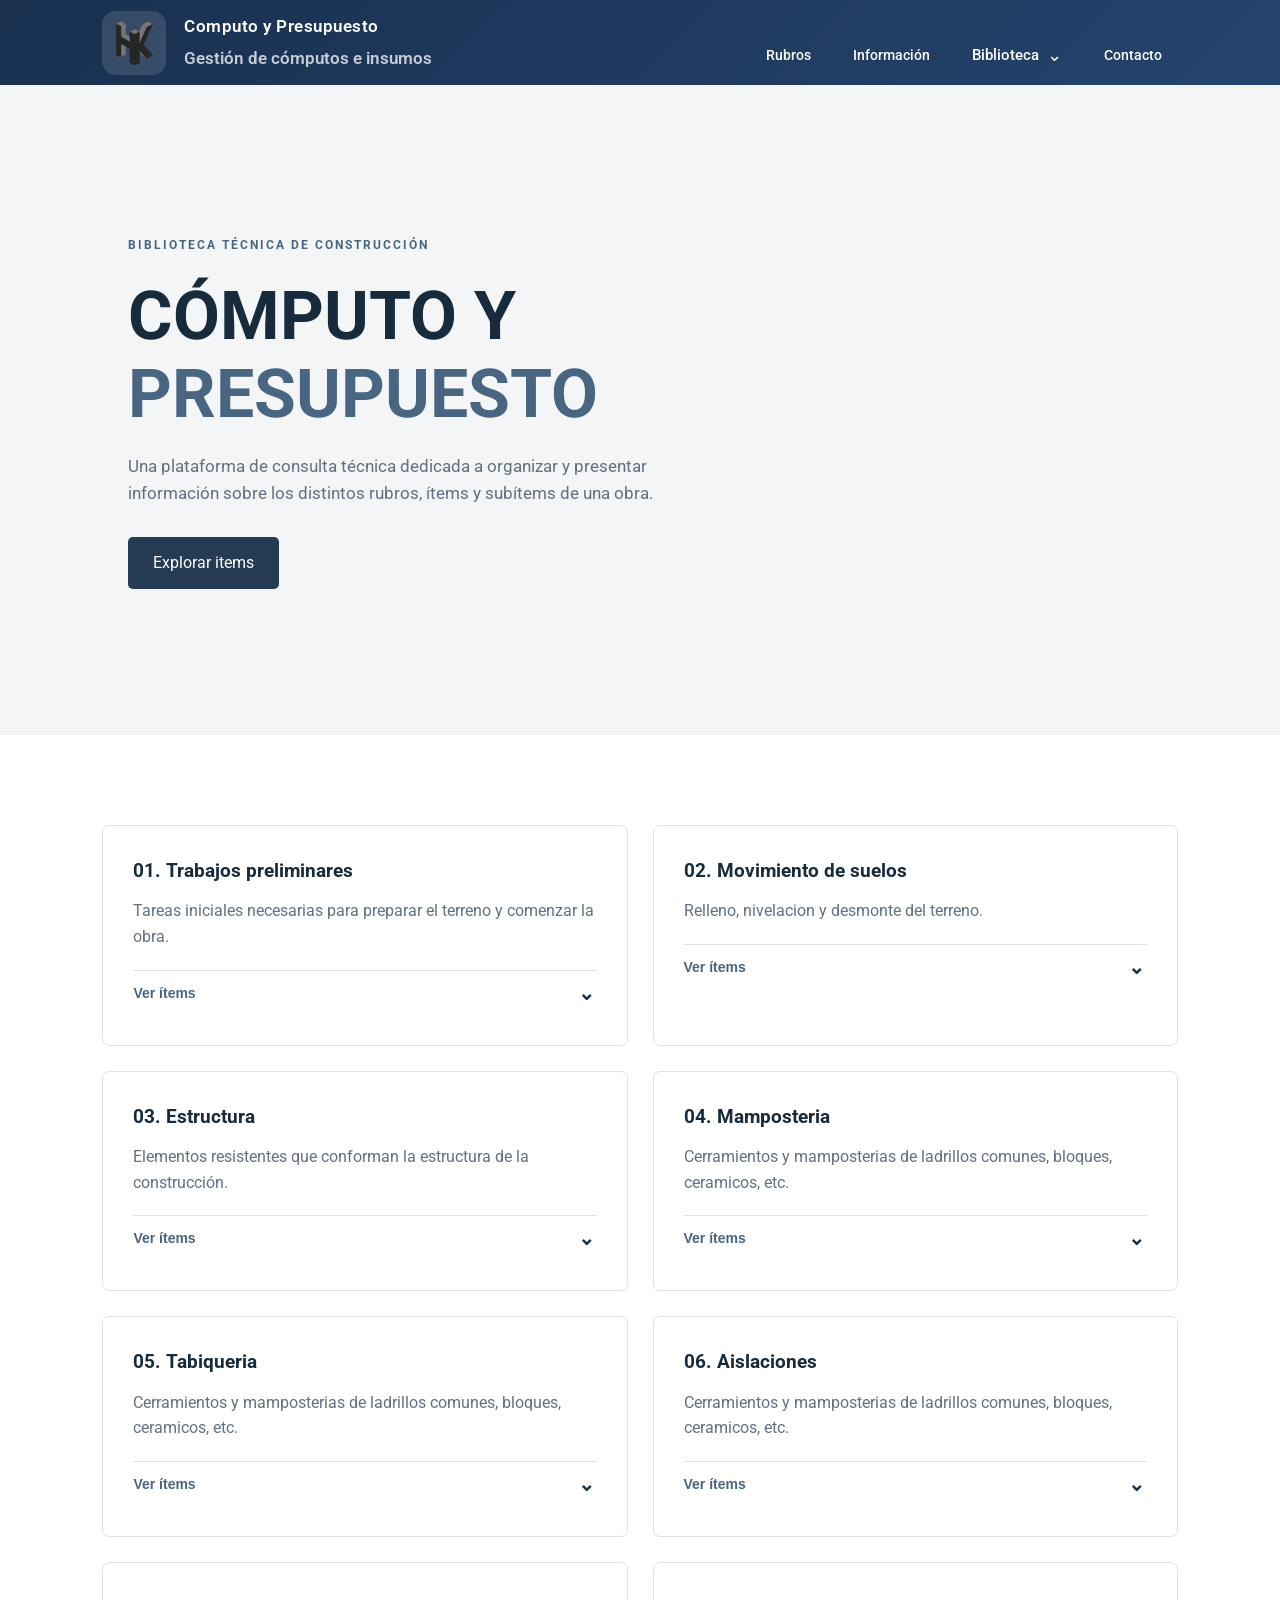
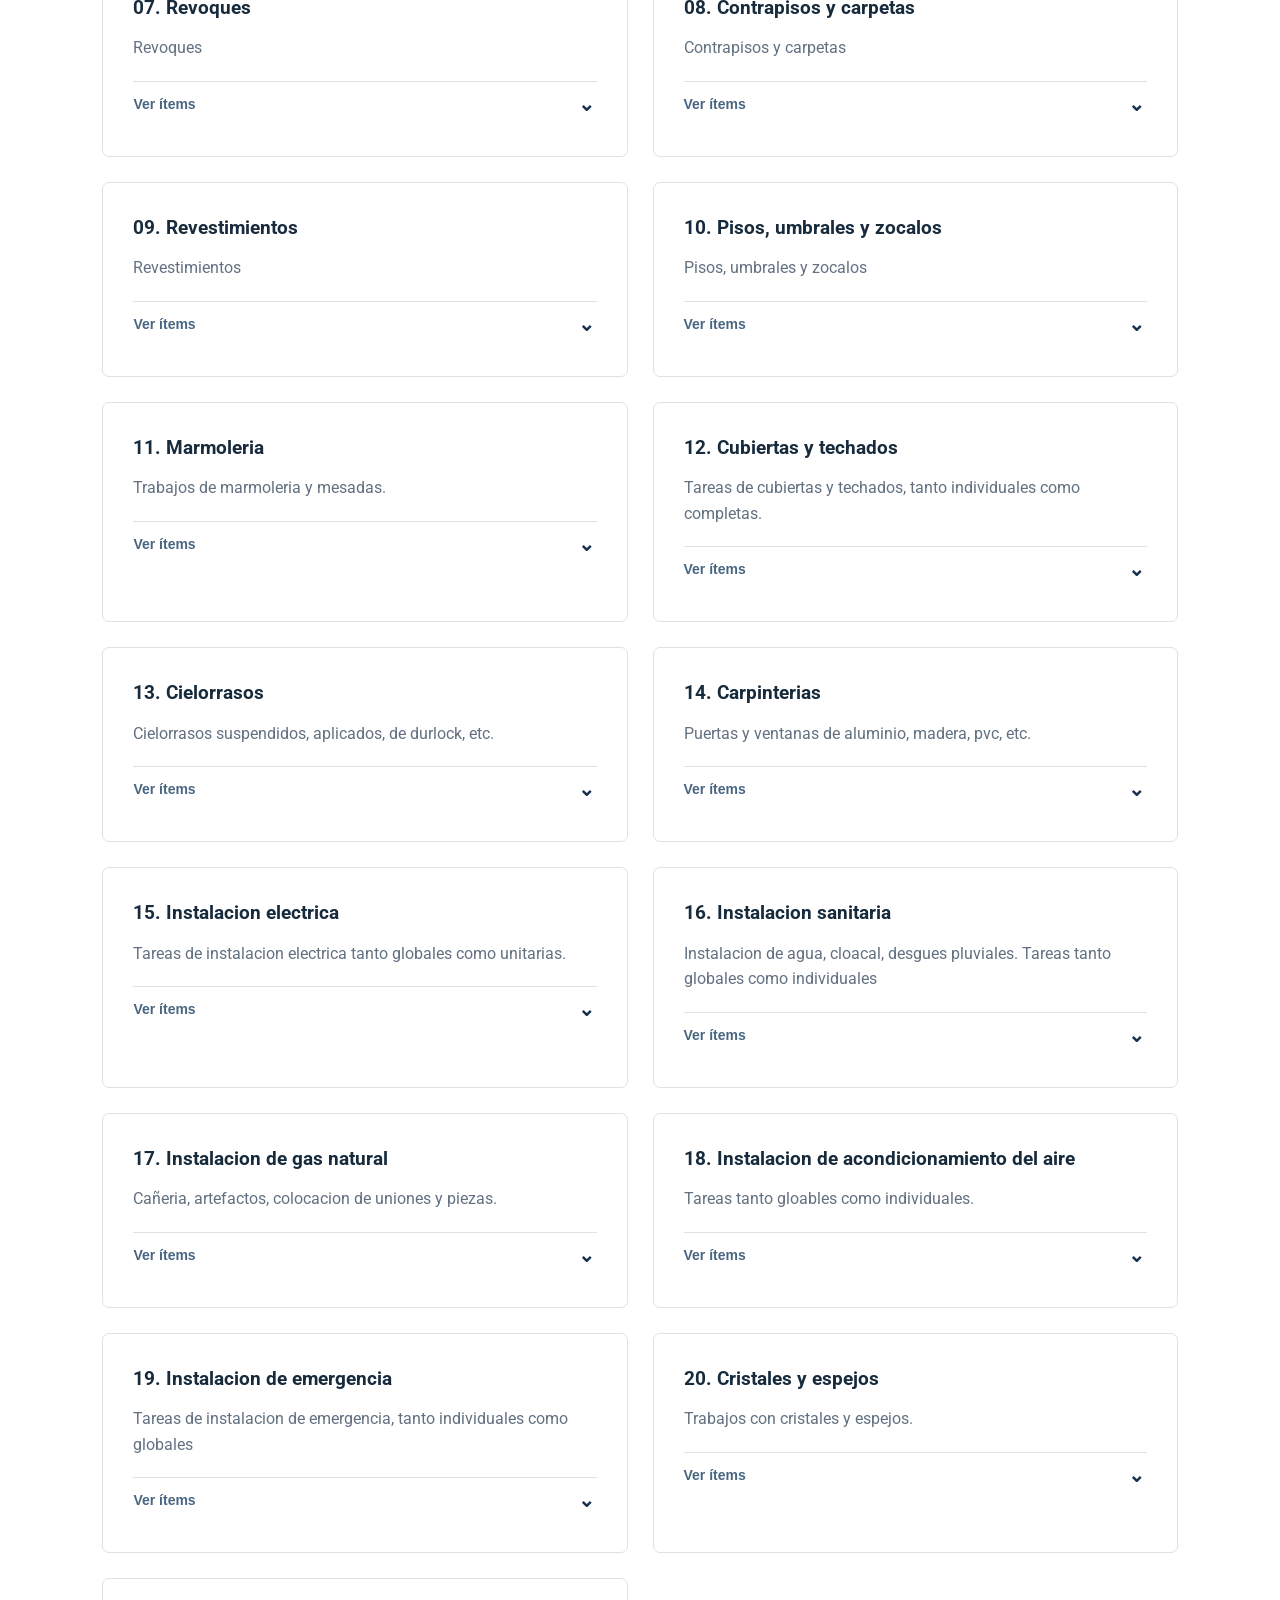
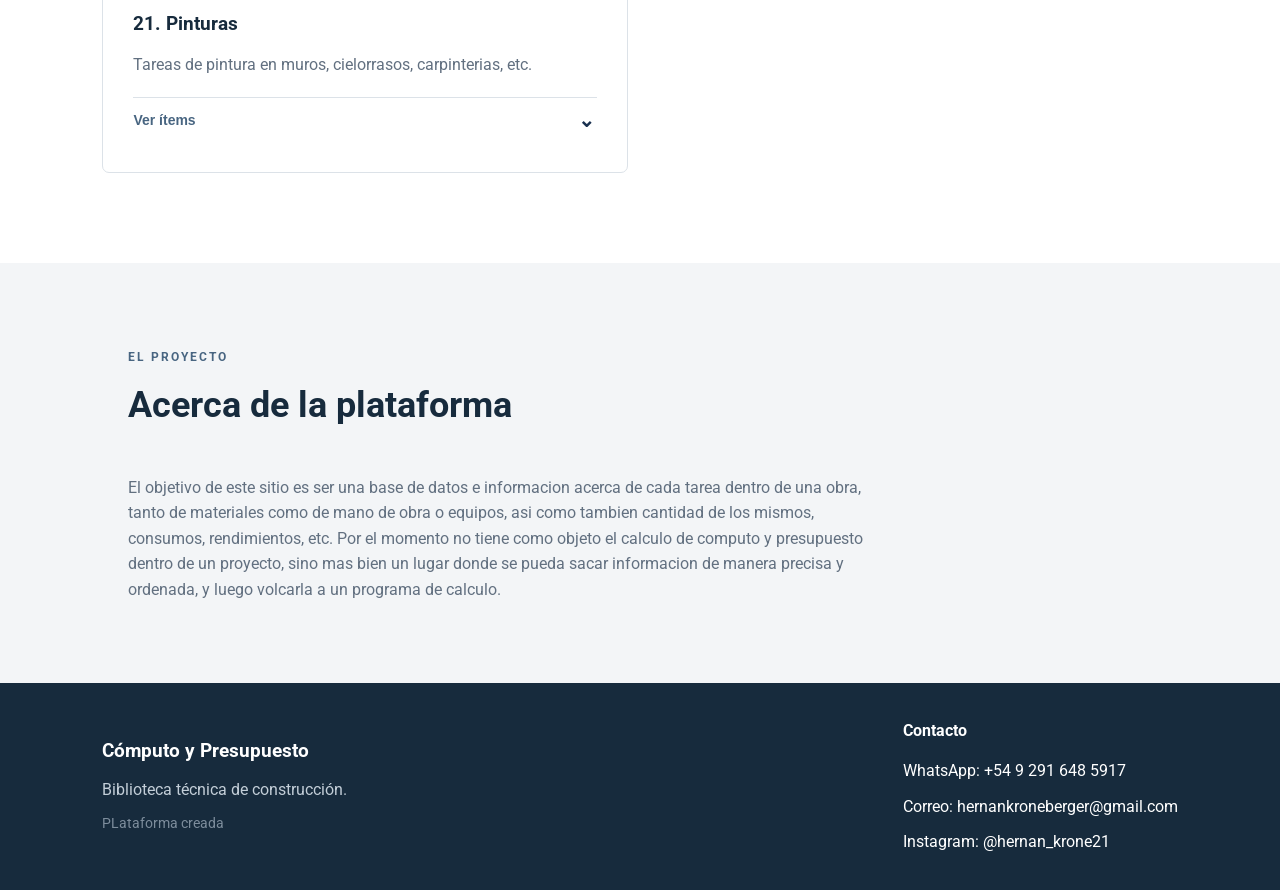
==== commit b7650334: "Version V.0.1.3 En esta version se agregaron las paginas de equipos y mano de obra, asi como tambien" ====
--- a/index.html
+++ b/index.html
@@ -27,7 +27,6 @@
     </div>
     
 <nav class="nav">
-    <a href="#inicio" class="nav-link">Inicio</a>
     <a href="#rubros" class="nav-link">Rubros</a>
     <a href="#informacion" class="nav-link">Información</a>
     <div class="nav-dropdown">
@@ -42,25 +41,18 @@
             <span class="flecha-dropdown">⌄</span>
         </button>
         <div class="dropdown-menu" id="biblioteca-menu">
-            <a href="#rubros" class="dropdown-link">
+            <a href="pages/materiales.html" class="dropdown-link">
                 <span>01</span>
-                Subítems
-            </a>
-            <a href="pages/materiales.html" class="dropdown-link">
-                <span>02</span>
                 Materiales
             </a>
-            <!-- Agregaremos estas páginas cuando estén creadas -->
-            <!--
-            <a href="pages/mano-obra.html" class="dropdown-link">
-                <span>03</span>
+            <a href="pages/manodeobra.html" class="dropdown-link">
+                <span>02</span>
                 Mano de obra
             </a>
             <a href="pages/equipos.html" class="dropdown-link">
-                <span>04</span>
+                <span>03</span>
                 Equipos
             </a>
-            -->
         </div>
     </div>
     <a href="#contacto" class="nav-link nav-contacto">Contacto</a>
@@ -362,7 +354,7 @@
         <a href="https://wa.me/5492916485917" target="_blank">
             WhatsApp: +54 9 291 648 5917
         </a>
-        <a href="mailto:contacto@computoypresupuesto.com">
+        <a href="mailto:hernankroneberger@gmail.com">
             Correo: hernankroneberger@gmail.com
         </a>
         <a href="https://www.instagram.com/hernan_krone21/" target="_blank">
--- a/CSS/styles.css
+++ b/CSS/styles.css
@@ -559,19 +559,15 @@
     display: inline-flex;
     align-items: center;
     gap: 8px;
-
     padding: 10px 16px;
-
     color: var(--blanco);
     text-decoration: none;
     font: inherit;
     font-size: 0.95rem;
     font-weight: 500;
-
     background: transparent;
     border: none;
     border-radius: 8px;
-
     cursor: pointer;
     transition: background 0.25s ease,
                 color 0.25s ease;
@@ -663,8 +659,6 @@
     background-color: var(--gris-fondo);
 }
 
-/* Contacto */
-
-.nav-contacto {
-    border: 1px solid var(--color-border);
-}
+.titulo-item-borrado {
+    display: none !important; 
+}
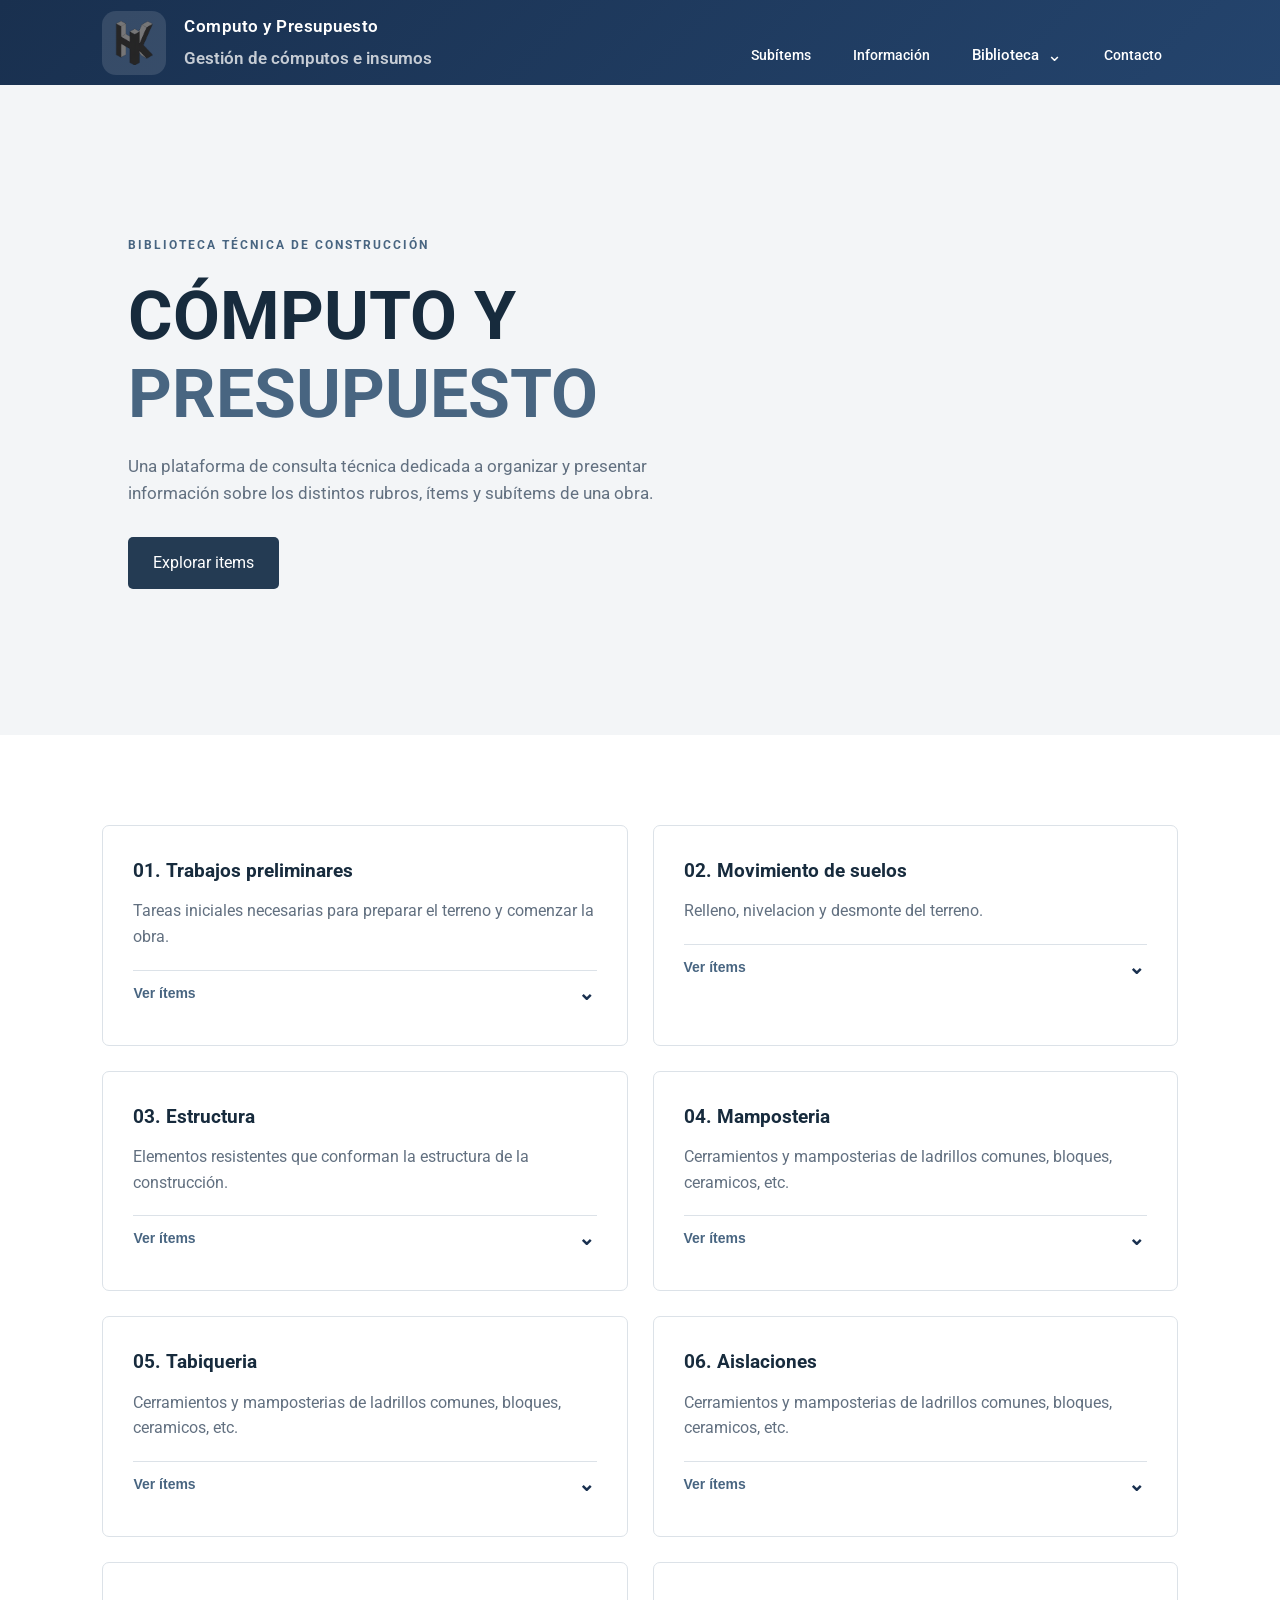
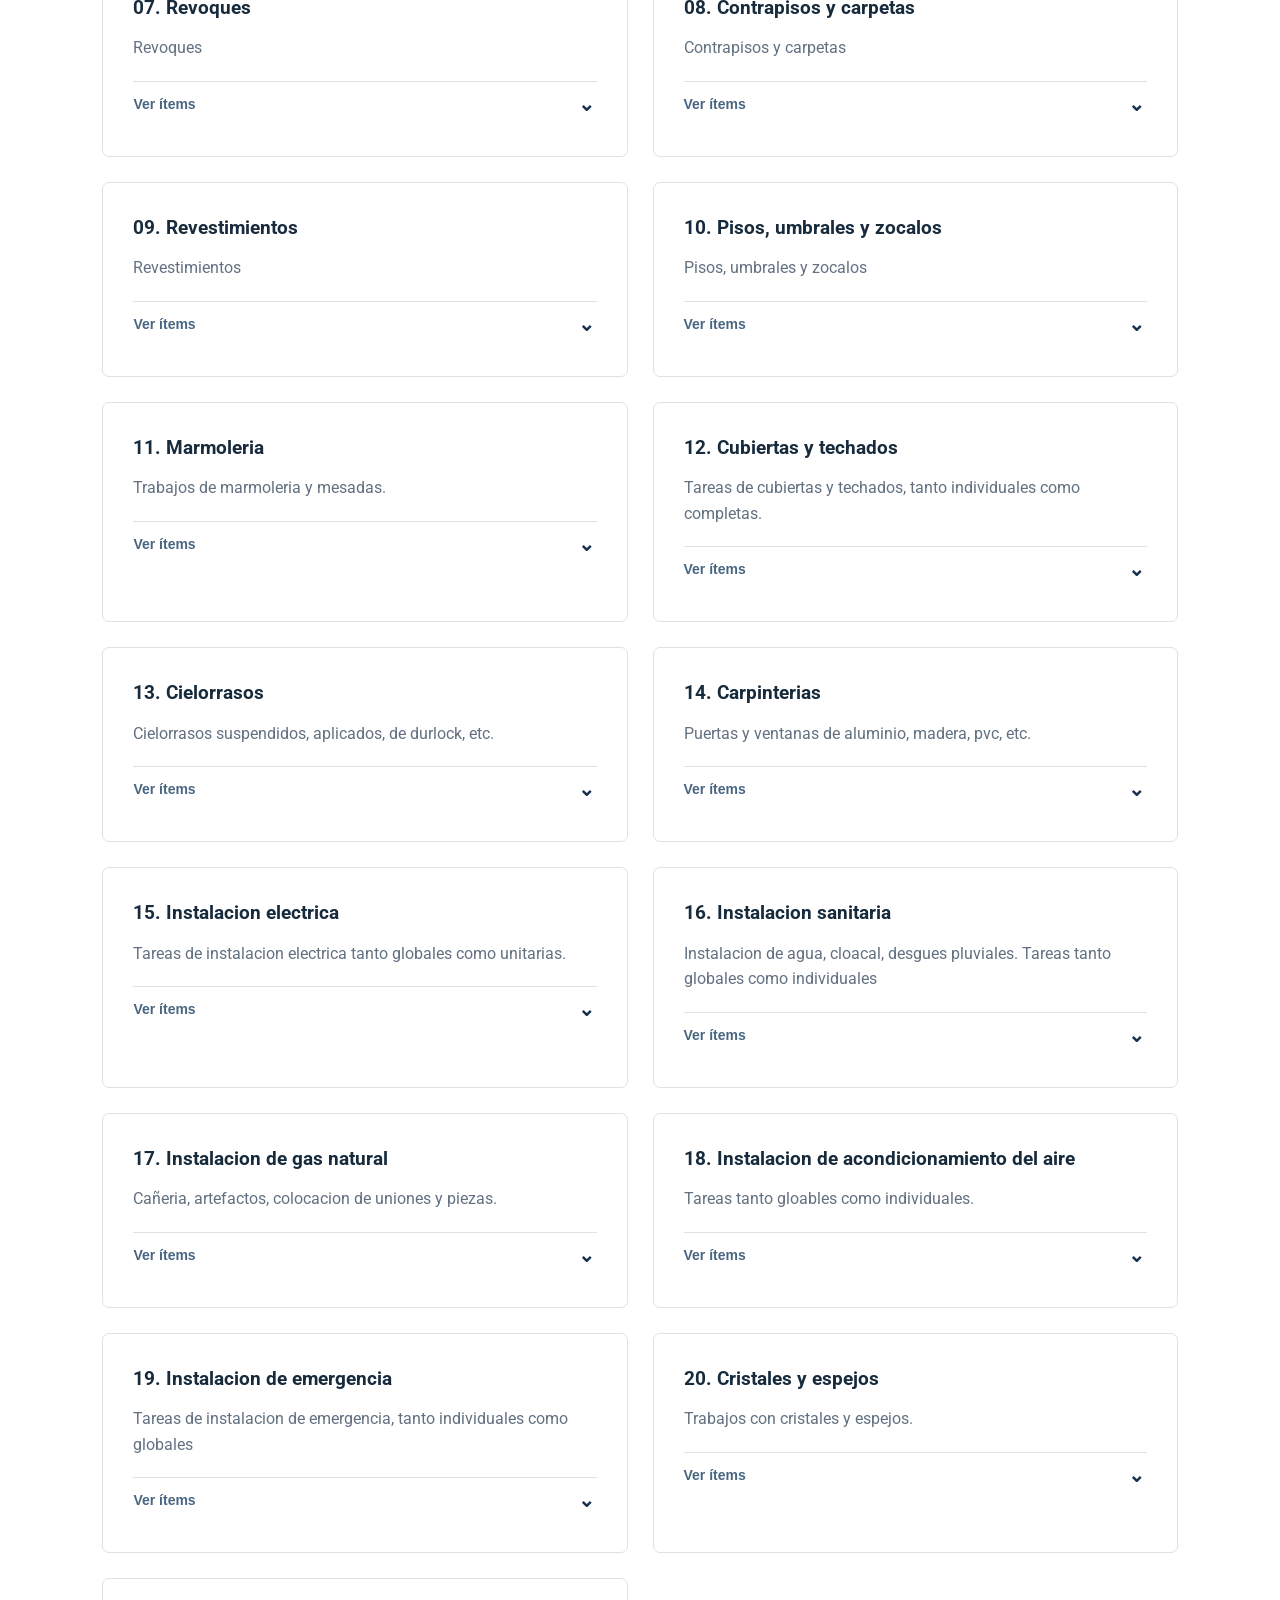
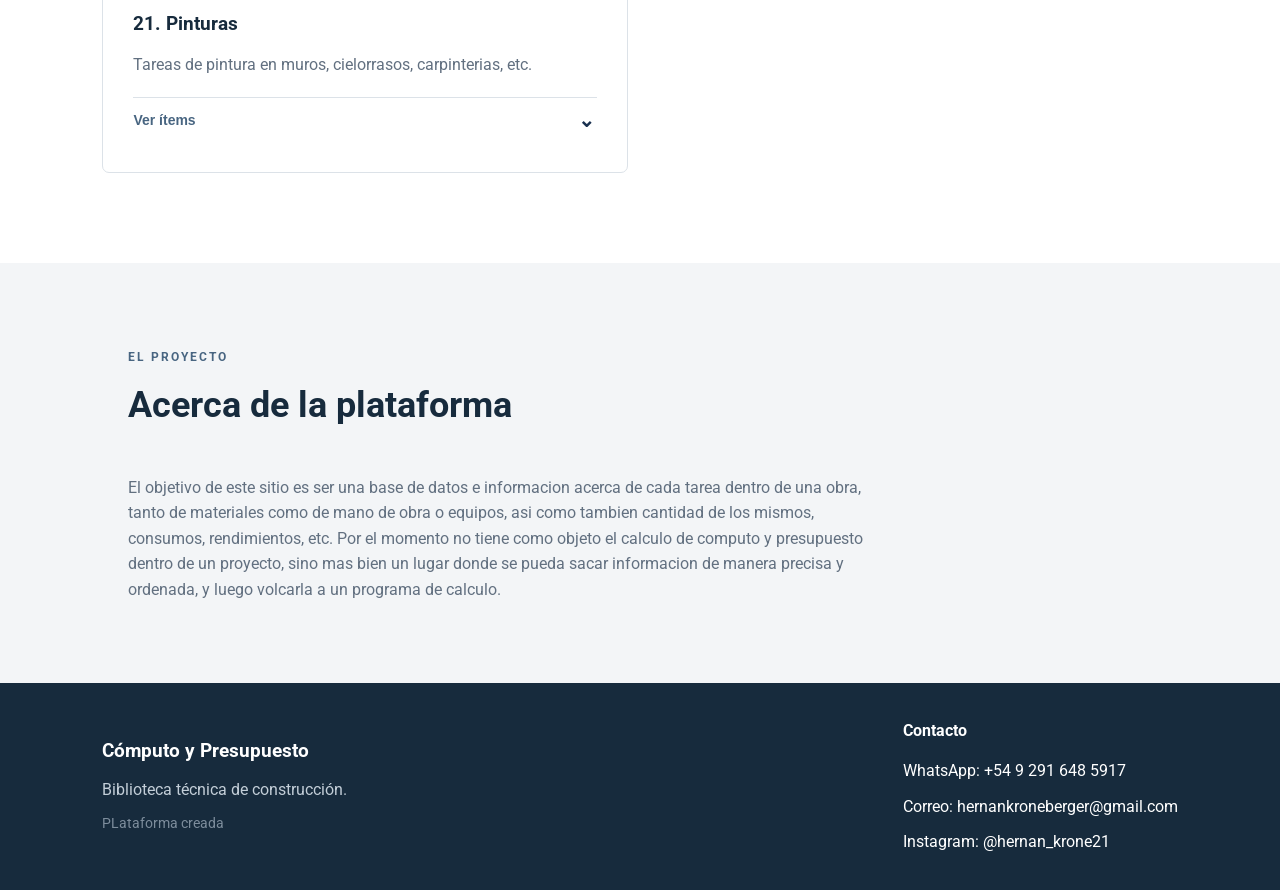
==== commit d16d92c2: "Version V.0.1.6 En esta version se fue mejorando y la tabla de subitems, buscador y formato de la mi" ====
--- a/index.html
+++ b/index.html
@@ -27,7 +27,7 @@
     </div>
     
 <nav class="nav">
-    <a href="#rubros" class="nav-link">Rubros</a>
+    <a href="pages/listasubitems.html" class="nav-link">Subítems</a>
     <a href="#informacion" class="nav-link">Información</a>
     <div class="nav-dropdown">
         <button
--- a/CSS/styles.css
+++ b/CSS/styles.css
@@ -375,38 +375,6 @@
     color: #A9B7C5;
 }
 
-/* =================================
-    7. ADAPTACION A CELULARES
-================================= */
-
-@media (max-width: 768px) {
-    .header {
-        flex-direction: column;
-        gap: 20px;
-        padding: 20px;
-    }
-    .nav {
-        flex-wrap: wrap;
-        justify-content: center;
-        gap: 15px;
-    }
-    .logo span {
-        font-size: 14px;
-    }
-    .inicio {
-        min-height: 550px;
-        padding: 60px 7%;
-    }
-    .rubros {
-        padding: 60px 7%;
-    }
-    .rubros-contenedor {
-        grid-template-columns: 1fr;
-    }
-    .titulo-seccion h2 {
-        font-size: 29px;
-    }
-}
 
 /* =================================
     MENU DESPLEGABLE DE RUBROS
@@ -601,24 +569,18 @@
     position: absolute;
     top: calc(100% + 12px);
     left: 0;
-
     min-width: 220px;
     padding: 8px;
-
     background-color: var(--azul-secundario);
     border: 1px solid var(--color-border);
     border-radius: 12px;
-
     box-shadow: 0 12px 30px rgba(0, 0, 0, 0.15);
-
     opacity: 0;
     visibility: hidden;
     transform: translateY(8px);
-
     transition: opacity 0.2s ease,
                 transform 0.2s ease,
                 visibility 0.2s ease;
-
     z-index: 100;
 }
 
@@ -662,3 +624,46 @@
 .titulo-item-borrado {
     display: none !important; 
 }
+
+
+/* =================================
+    7. ADAPTACION A CELULARES
+================================= */
+
+@media (max-width: 768px) {
+
+    body {
+        width: 100%;
+    }
+    .header {
+        flex-direction: column;
+        gap: 20px;
+        padding: 20px;
+    }
+    .nav {
+        flex-wrap: wrap;
+        justify-content: center;
+        gap: 15px;
+    }
+    .logo span {
+        font-size: 14px;
+    }
+    .inicio {
+        min-height: 550px;
+        padding: 60px 7%;
+    }
+    .rubros {
+        padding: 60px 7%;
+    }
+    .rubros-contenedor {
+        grid-template-columns: 1fr;
+    }
+    .titulo-seccion h2 {
+        font-size: 29px;
+    }
+
+    .dropdown-menu {
+        min-width: 160px;
+        padding: 4px;
+    }
+}
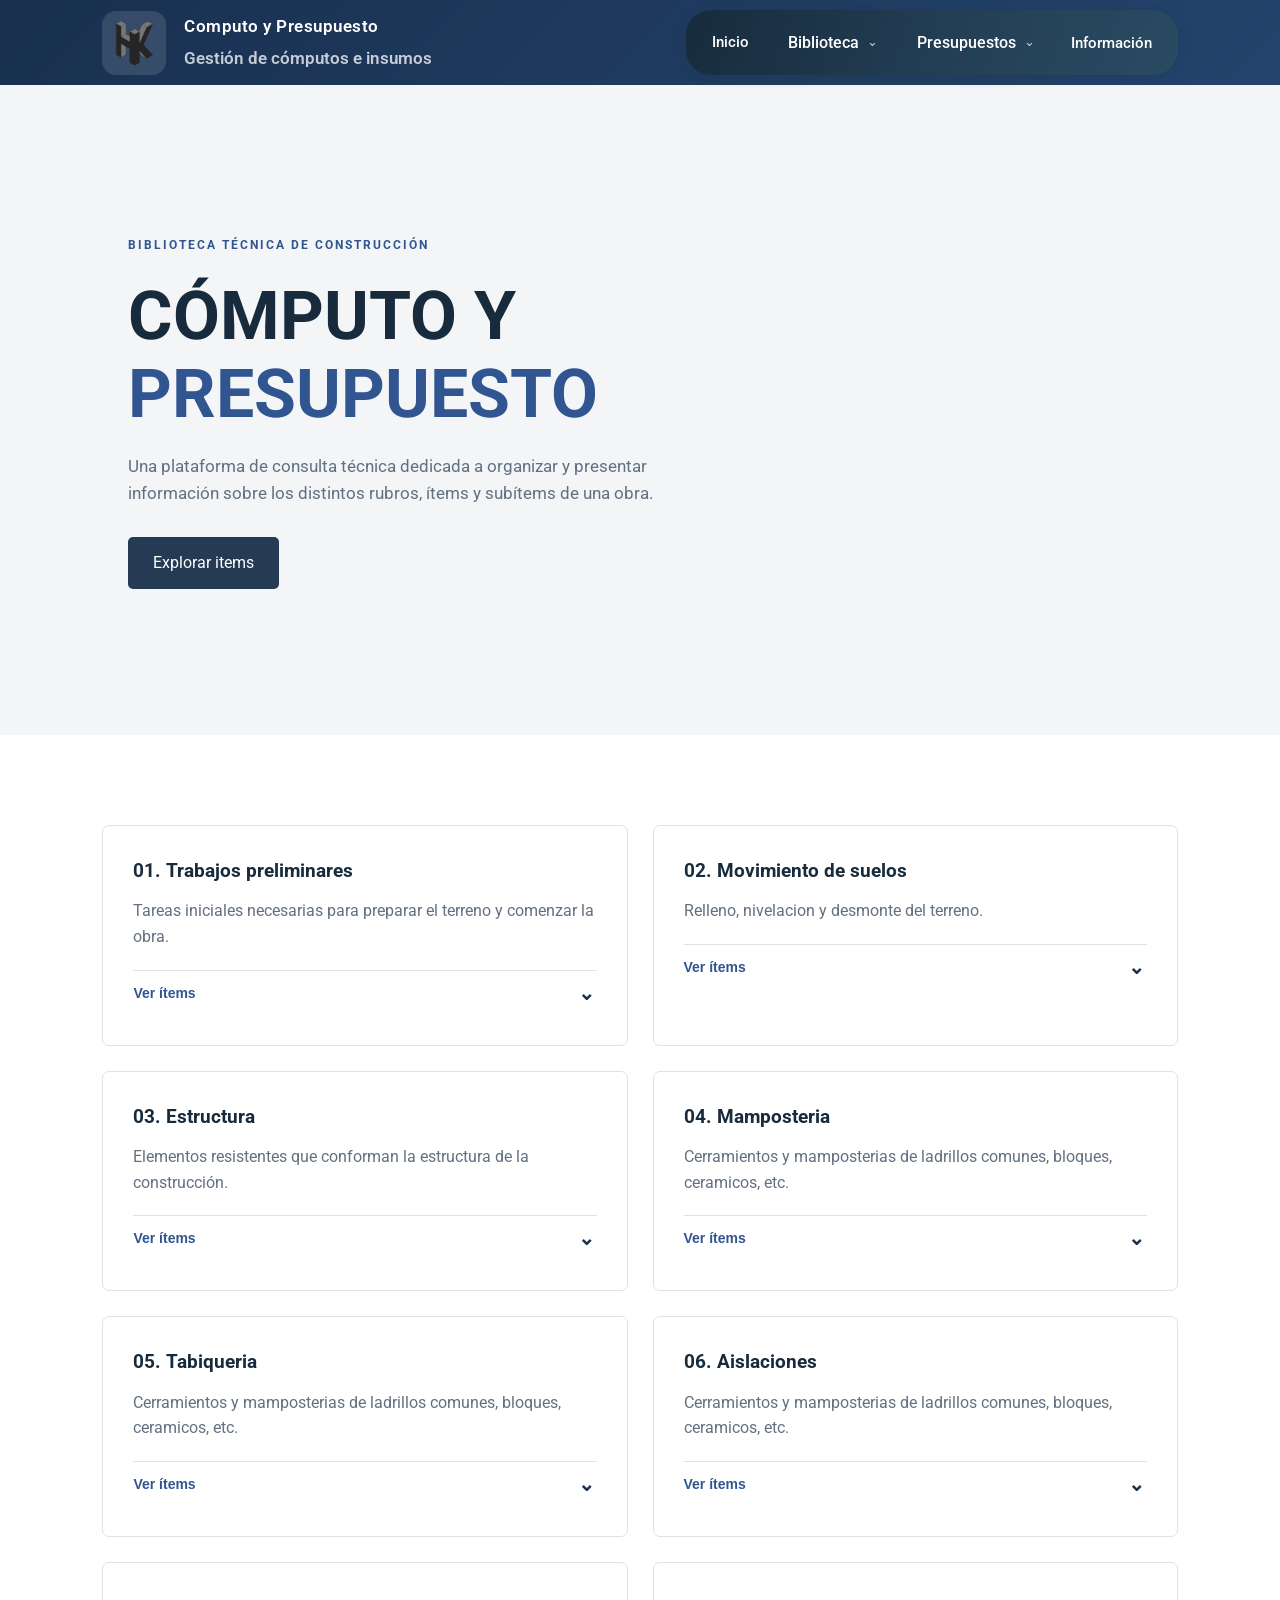
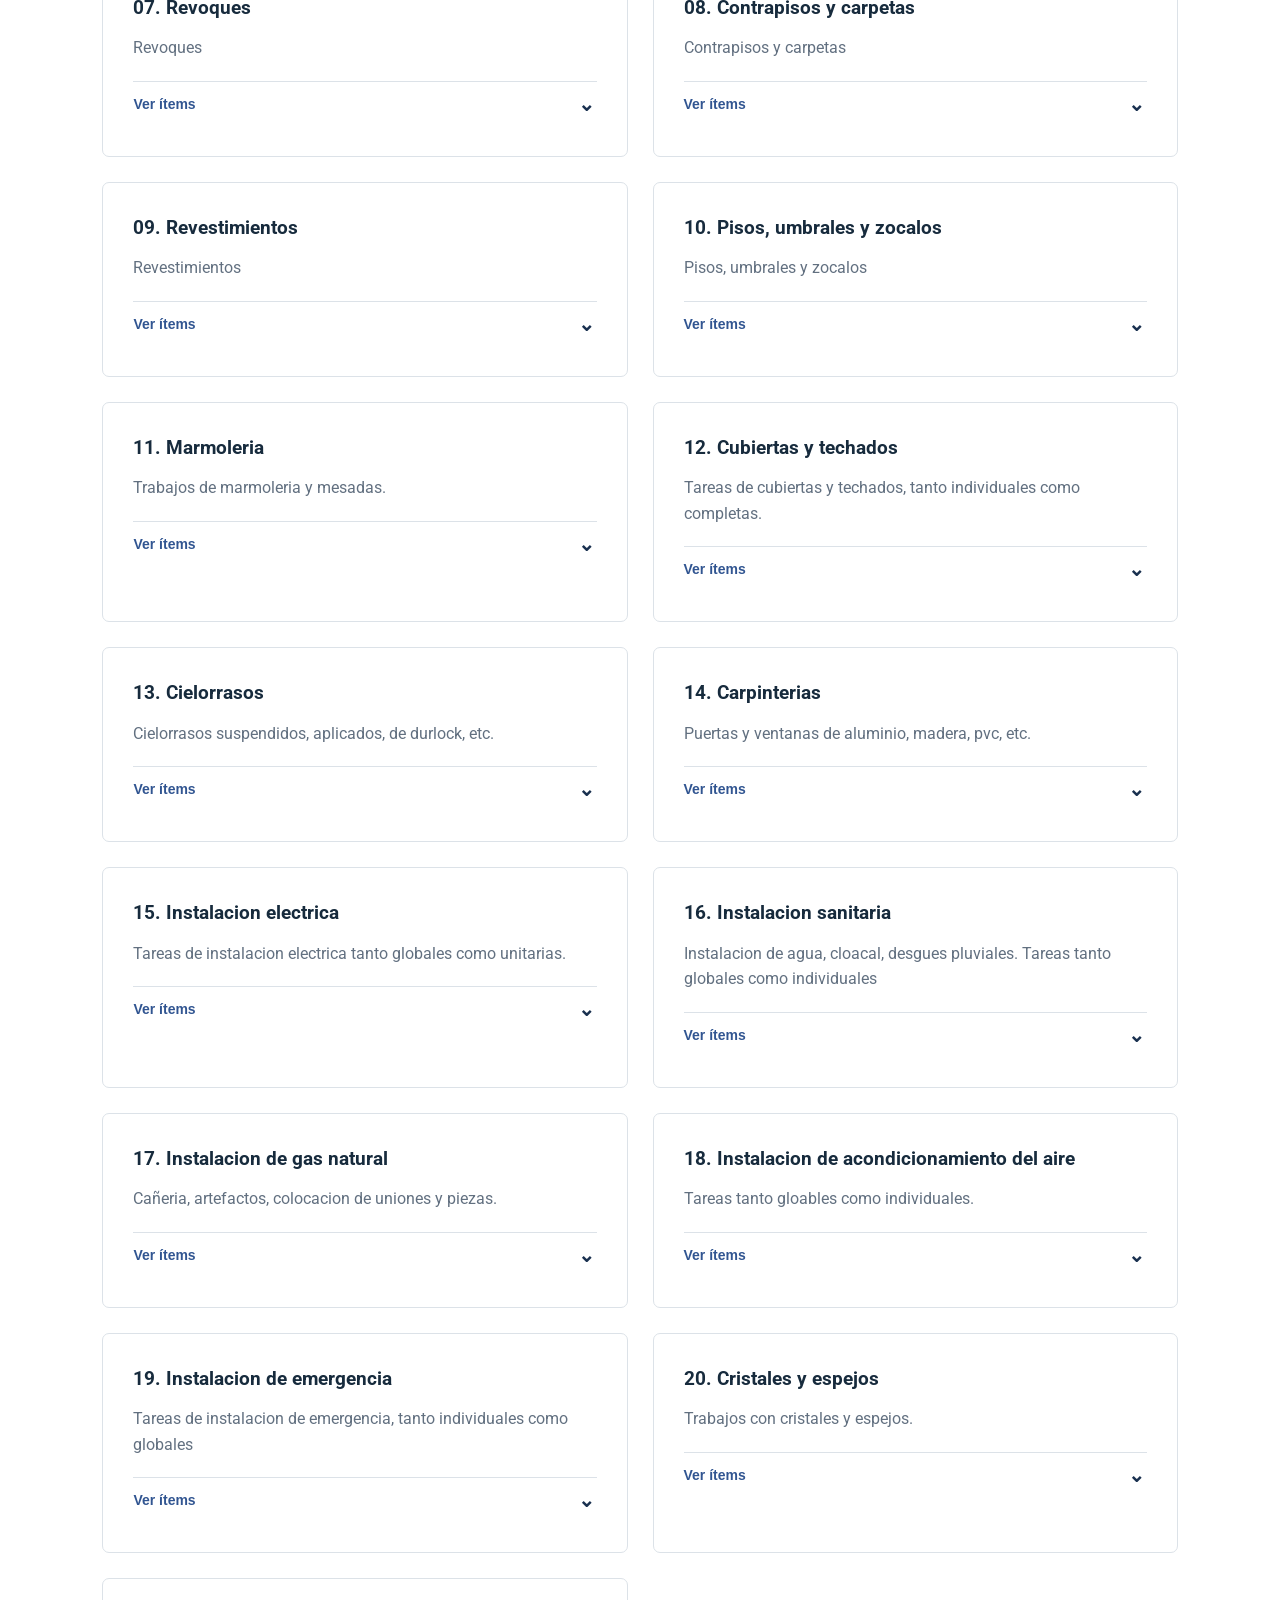
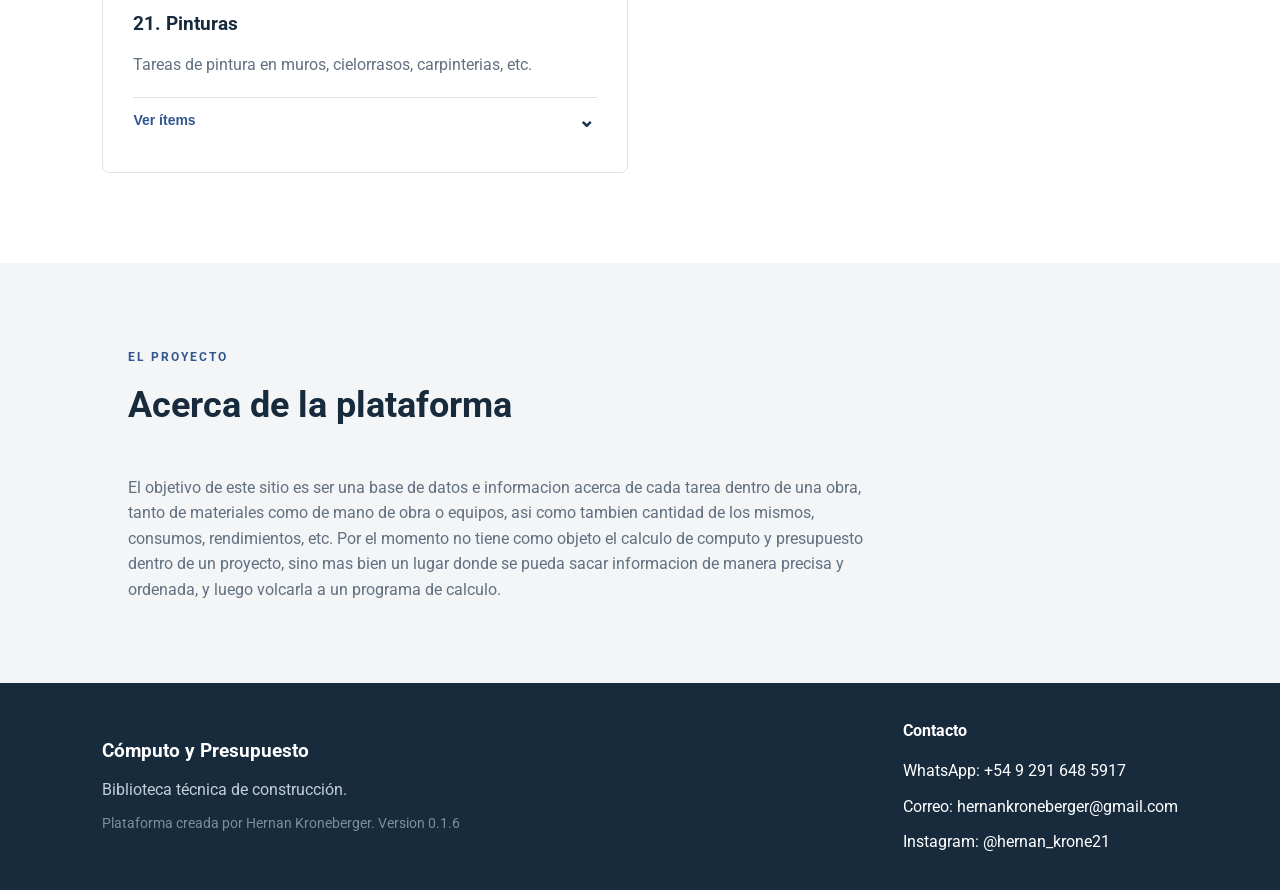
==== commit 8abb2df1: "Version V.0.2.0 En esta version se dio un gran salto. Se empezaron a completar datos de materiales, " ====
--- a/index.html
+++ b/index.html
@@ -25,38 +25,69 @@
             </div>
         </a>
     </div>
-    
-<nav class="nav">
-    <a href="pages/listasubitems.html" class="nav-link">Subítems</a>
-    <a href="#informacion" class="nav-link">Información</a>
-    <div class="nav-dropdown">
-        <button
-            class="nav-link nav-dropdown-btn"
-            id="biblioteca-btn"
-            type="button"
-            aria-expanded="false"
-            aria-controls="biblioteca-menu"
-        >
-            Biblioteca
-            <span class="flecha-dropdown">⌄</span>
-        </button>
-        <div class="dropdown-menu" id="biblioteca-menu">
-            <a href="pages/materiales.html" class="dropdown-link">
-                <span>01</span>
-                Materiales
-            </a>
-            <a href="pages/manodeobra.html" class="dropdown-link">
-                <span>02</span>
-                Mano de obra
-            </a>
-            <a href="pages/equipos.html" class="dropdown-link">
-                <span>03</span>
-                Equipos
-            </a>
+        <header class="encabezado">
+    <nav class="navegacion-principal">
+        <!-- MENÚ PRINCIPAL -->
+        <div class="menu-navegacion">
+            <!-- INICIO -->
+            <a href="../index.html" class="nav-link">Inicio</a>
+            <!-- BIBLIOTECA -->
+            <div class="nav-grupo">
+
+                <button
+                    type="button"
+                    class="nav-link nav-boton"
+                    id="boton-biblioteca"
+                    aria-expanded="false"
+                    aria-controls="submenu-biblioteca">
+
+                    Biblioteca
+                    <span class="flecha-menu">⌄</span>
+                </button>
+
+                <div
+                    class="submenu-navegacion"
+                    id="submenu-biblioteca">
+                    <a href="pages/listasubitems.html" class="nav-link">Subítems</a>
+                    <a href="pages/materiales.html" class="nav-link">Materiales</a>
+                    <a href="pages/manodeobra.html" class="nav-link">Mano de obra</a>
+                    <a href="pages/equipos.html" class="nav-link">Equipos</a>
+                    <a href="pages/fuentes.html" class="nav-link">Fuentes de calculo</a>
+                </div>
+            </div>
+
+            <!-- PRESUPUESTOS -->
+            <div class="nav-grupo">
+
+                <button
+                    type="button"
+                    class="nav-link nav-boton"
+                    id="boton-presupuestos"
+                    aria-expanded="false"
+                    aria-controls="submenu-presupuestos">
+
+                    Presupuestos
+                    <span class="flecha-menu">⌄</span>
+                </button>
+
+                <div
+                    class="submenu-navegacion"
+                    id="submenu-presupuestos">
+
+                    <a href="presupuestos.html" class="nav-link">
+                        Mis presupuestos
+                    </a>
+
+                    <a href="nuevo-presupuesto.html" class="nav-link">
+                        Nuevo presupuesto
+                    </a>
+                </div>
+            <!-- INICIO -->
+            <a href="#informacion" class="nav-link">Información</a>
+            </div>
         </div>
-    </div>
-    <a href="#contacto" class="nav-link nav-contacto">Contacto</a>
-</nav>
+    </nav>
+</header>
     </header>
     <!-- CONTENIDO PRINCIPAL -->
     <main>
@@ -347,7 +378,7 @@
     <div class="footer-info">
         <h3>Cómputo y Presupuesto</h3>
         <p>Biblioteca técnica de construcción.</p>
-        <span>PLataforma creada</span>
+        <span>Plataforma creada por Hernan Kroneberger. Version 0.1.6</span>
     </div>
     <div class="footer-contacto">
         <h4>Contacto</h4>
@@ -365,5 +396,6 @@
 
     <!-- JAVASCRIPT -->
     <script type="module" src="javascript/main.js"></script>
+    <script type="module" src="javascript/navegacion.js"></script>
 </body>
 </html>
--- a/CSS/styles.css
+++ b/CSS/styles.css
@@ -5,7 +5,8 @@
 :root {
     --azul-principal: #243B53;
     --azul-oscuro: #172B3D;
-    --azul-secundario: #486581;
+    --azul-secundario: #315591;
+    --azul-menu: #455a82;
     --gris-fondo: #F3F5F7;
     --gris-texto: #627080;
     --gris-borde: #DCE2E8;
@@ -115,11 +116,22 @@
     font-weight: 600;
 }
 
+
+
+/* ================================
+NAVEGACIÓN PRINCIPAL
+================================ */
+
 .nav {
     display: flex;
-    gap: 20px;
+    align-items: center;
+    justify-content: center;
+    gap: 10px;
     margin-top: 25px;
-}
+    flex-wrap: nowrap;
+}
+
+/* Enlaces y botones */
 
 .nav a {
     color: var(--blanco);
@@ -143,389 +155,10 @@
     font-weight: 600;
 }
 
-/* =================================
-    3. INICIO
-================================= */
-
-.inicio {
-    min-height: 650px;
-    display: flex;
-    align-items: center;
-    padding: 80px 10%;
-    background-color: var(--gris-fondo);
-}
-
-.inicio-contenido {
-    max-width: 750px;
-}
-
-.etiqueta {
-    color: var(--azul-secundario);
-    font-size: 12px;
-    font-weight: 700;
-    letter-spacing: 2px;
-}
-
-.inicio h1 {
-    font-size: clamp(42px, 6vw, 68px);
-    line-height: 1.15;
-    margin: 20px 0;
-    color: var(--azul-oscuro);
-    text-transform: uppercase;
-}
-
-.inicio h1 span {
-    display: block;
-    color: var(--azul-secundario);
-}
-
-.inicio p {
-    max-width: 600px;
-    color: var(--gris-texto);
-    font-size: 17px;
-    margin-bottom: 30px;
-}
-
-.boton-principal {
-    display: inline-block;
-    padding: 13px 25px;
-    background-color: var(--azul-principal);
-    color: var(--blanco);
-    text-decoration: none;
-    border-radius: 5px;
-    transition: background-color 0.3s;
-}
-
-.boton-principal:hover {
-    background-color: var(--azul-secundario);
-}
-
-/* =================================
-    4. RUBROS
-================================= */
-
-.rubros {
-    padding: 90px 8%;
-}
-
-.titulo-seccion {
-    margin-bottom: 40px;
-}
-
-.titulo-seccion span {
-    color: var(--azul-secundario);
-    font-size: 12px;
-    font-weight: 700;
-    letter-spacing: 2px;
-}
-
-.titulo-seccion h2 {
-    font-size: 36px;
-    margin: 8px 0;
-}
-
-.titulo-seccion p {
-    color: var(--gris-texto);
-}
-
-.rubros-contenedor {
-    display: grid;
-    grid-template-columns: repeat(2, 1fr);
-    gap: 25px;
-}
-
-.rubro-card {
-    padding: 30px;
-    background-color: var(--blanco);
-    border: 1px solid var(--gris-borde);
-    border-radius: 7px;
-    transition: transform 0.3s, box-shadow 0.3s;
-}
-
-.rubro-card:hover {
-    transform: translateY(-5px);
-    box-shadow: 0 8px 20px rgba(0, 0, 0, 0.08);
-}
-
-.rubro-card h3 {
-    font-size: 19px;
-    margin-bottom: 12px;
-}
-
-.rubro-card p {
-    color: var(--gris-texto);
-    margin-bottom: 20px;
-}
-
-.rubro-card a {
-    color: var(--azul-secundario);
-    text-decoration: none;
-    font-weight: 700;
-}
-
-.rubro-toggle {
-    width: calc(100% - 32px);
-    display: flex;
-    align-items: center;
-    justify-content: space-between;
-    gap: 12px;
-    padding: 14px 0px;
-    border: none;
-    background: transparent;
-    cursor: pointer;
-    transition:
-        background var(--transition-fast),
-        color var(--transition-fast);
-}
-
-.rubro-toggle:hover {
-    background: var(--color-hover);
-    border-radius: var(--radius-sm);
-}
-
-.toggle-label {
-    color: var(--color-primary);
-    font-size: 1rem;
-    font-weight: 600;
-    text-align: left;
-}
-
-.flecha {
-    display: flex;
-    align-items: center;
-    justify-content: center;
-    width: 20px;
-    height: 20px;
-    border-radius: 50%;
-    color: var(--color-primary);
-    line-height: 1;
-    font-size: 1.1rem;
-    transition:
-        transform var(--transition-normal),
-}
-
-.flecha svg {
-    width: 18px;
-    height: 18px;
-}
-
-
-
-.rubro-toggle.active .flecha {
-    transform: rotate(180deg);
-}
-
-.rubro-toggle:focus-visible {
-    outline: 3px solid rgba(37,99,235,.25);
-    outline-offset: 4px;
-    border-radius: var(--radius-sm);
-}
-
-.rubro-toggle {
-    position: relative;
-}
-
-.rubro-toggle::after {
-    content: "";
-    position: absolute;
-    left: 0;
-    bottom: -4px;
-    width: 0;
-    height: 2px;
-    background: var(--color-primary);
-    transition: width .3s ease;
-}
-
-.rubro-toggle:hover::after,
-.rubro-toggle.active::after {
-    width: 100%;
-}
-/* =================================
-    5. INFORMACION
-================================= */
-
-.informacion {
-    padding: 80px 10%;
-    background-color: var(--gris-fondo);
-}
-
-.informacion > p {
-    max-width: 750px;
-    color: var(--gris-texto);
-    font-size: 16px;
-}
-
-/* =================================
-    6. FOOTER
-================================= */
-
-.footer {
-    padding: 45px 8%;
-    background-color: var(--azul-oscuro);
-    color: var(--blanco);
-}
-
-.footer p {
-    color: #C3CED8;
-    margin: 10px 0;
-}
-
-.footer span {
-    font-size: 12px;
-    color: #A9B7C5;
-}
-
-
-/* =================================
-    MENU DESPLEGABLE DE RUBROS
-================================= */
-
-.rubro-toggle {
-    width: 100%;
-    display: flex;
-    justify-content: space-between;
-    align-items: center;
-    padding: 12px 0;
-    background: none;
-    border: none;
-    border-top: 1px solid var(--gris-borde);
-    color: var(--azul-secundario);
-    font-size: 14px;
-    font-weight: 700;
-    text-align: left;
-    cursor: pointer;
-}
-
-/* EFECTO AL PASAR EL CURSOR */
-
-.rubro-toggle:hover {
-    color: var(--azul-oscuro);
-}
-
-/* FLECHA DEL DESPLEGABLE */
-
-.flecha {
-    font-size: 20px;
-    transition: transform 0.3s;
-}
-
-/* GIRO DE LA FLECHA */
-
-.rubro-toggle.activo .flecha {
-    transform: rotate(180deg);
-}
-
-/* CONTENEDOR DE ITEMS */
-
-.subitems-contenedor {
-    display: none;
-    padding-top: 10px;
-    border-top: 1px solid var(--gris-borde);
-}
-
-/* CUANDO EL MENU ESTA ABIERTO */
-
-.subitems-contenedor.abierto {
-    display: block;
-}
-
-/* GRUPOS DE ITEMS */
-
-.grupo-item {
-    margin-bottom: 15px;
-}
-
-.grupo-item h4 {
-    font-size: 14px;
-    color: var(--azul-oscuro);
-    margin-bottom: 8px;
-}
-
-/* LISTA DE SUBITEMS */
-
-.lista-subitems {
-    list-style: none;
-    padding-left: 12px;
-    border-left: 2px solid var(--gris-borde);
-}
-
-.lista-subitems li {
-    margin-bottom: 8px;
-}
-
-.lista-subitems a {
-    color: var(--gris-texto);
-    font-size: 13px;
-    text-decoration: none;
-    transition: color 0.3s;
-}
-
-.lista-subitems a:hover {
-    color: var(--azul-principal);
-    text-decoration: underline;
-}
-
-
-.footer {
-    display: flex;
-    justify-content: space-between;
-    align-items: center;
-    flex-wrap: wrap;
-    gap: 30px;
-    padding: 35px 8%;
-}
-
-.footer-info h3 {
-    margin-bottom: 8px;
-}
-
-.footer-info p {
-    margin-bottom: 8px;
-}
-
-.footer-info span {
-    font-size: 0.85rem;
-    opacity: 0.7;
-}
-
-.footer-contacto {
-    display: flex;
-    flex-direction: column;
-    gap: 10px;
-}
-
-.footer-contacto h4 {
-    margin-bottom: 5px;
-}
-
-.footer-contacto a {
-    color: inherit;
-    text-decoration: none;
-    transition: opacity 0.2s;
-}
-
-.footer-contacto a:hover {
-    opacity: 0.7;
-}
-
-
-
-/* ================================
-   NAVEGACIÓN PRINCIPAL
-================================ */
-
-.nav {
-    display: flex;
-    align-items: center;
-    justify-content: center;
-    gap: 10px;
-}
-
-/* Enlaces y botones */
-
 .nav-link {
     display: inline-flex;
     align-items: center;
+    flex-wrap: nowrap;
     gap: 8px;
     padding: 10px 16px;
     color: var(--blanco);
@@ -546,7 +179,7 @@
 }
 
 /* ================================
-   MENÚ DESPLEGABLE
+    MENÚ DESPLEGABLE
 ================================ */
 
 .nav-dropdown {
@@ -564,14 +197,13 @@
 }
 
 /* Menú oculto */
-
 .dropdown-menu {
     position: absolute;
     top: calc(100% + 12px);
     left: 0;
     min-width: 220px;
     padding: 8px;
-    background-color: var(--azul-secundario);
+    background-color: var(--azul-menu);
     border: 1px solid var(--color-border);
     border-radius: 12px;
     box-shadow: 0 12px 30px rgba(0, 0, 0, 0.15);
@@ -583,21 +215,17 @@
                 visibility 0.2s ease;
     z-index: 100;
 }
-
 /* Estado abierto */
-
 .nav-dropdown.abierto .dropdown-menu {
     opacity: 1;
     visibility: visible;
     transform: translateY(0);
 }
-
 .nav-dropdown.abierto .flecha-dropdown {
     transform: rotate(180deg);
 }
 
 /* Opciones del desplegable */
-
 .dropdown-link {
     display: flex;
     align-items: center;
@@ -620,9 +248,583 @@
 .dropdown-link:hover {
     background-color: var(--gris-fondo);
 }
+/* =================================
+    3. INICIO
+================================= */
+
+.inicio {
+    min-height: 650px;
+    display: flex;
+    align-items: center;
+    padding: 80px 10%;
+    background-color: var(--gris-fondo);
+}
+
+.inicio-contenido {
+    max-width: 750px;
+}
+
+.etiqueta {
+    color: var(--azul-secundario);
+    font-size: 12px;
+    font-weight: 700;
+    letter-spacing: 2px;
+}
+
+.inicio h1 {
+    font-size: clamp(42px, 6vw, 68px);
+    line-height: 1.15;
+    margin: 20px 0;
+    color: var(--azul-oscuro);
+    text-transform: uppercase;
+}
+
+.inicio h1 span {
+    display: block;
+    color: var(--azul-secundario);
+}
+
+.inicio p {
+    max-width: 600px;
+    color: var(--gris-texto);
+    font-size: 17px;
+    margin-bottom: 30px;
+}
+
+.boton-principal {
+    display: inline-block;
+    padding: 13px 25px;
+    background-color: var(--azul-principal);
+    color: var(--blanco);
+    text-decoration: none;
+    border-radius: 5px;
+    transition: background-color 0.3s;
+}
+
+.boton-principal:hover {
+    background-color: var(--azul-secundario);
+}
+
+/* =================================
+    4. RUBROS
+================================= */
+
+.rubros {
+    padding: 90px 8%;
+}
+
+.titulo-seccion {
+    margin-bottom: 40px;
+}
+
+.titulo-seccion span {
+    color: var(--azul-secundario);
+    font-size: 12px;
+    font-weight: 700;
+    letter-spacing: 2px;
+}
+
+.titulo-seccion h2 {
+    font-size: 36px;
+    margin: 8px 0;
+}
+
+.titulo-seccion p {
+    color: var(--gris-texto);
+}
+
+.rubros-contenedor {
+    display: grid;
+    grid-template-columns: repeat(2, 1fr);
+    gap: 25px;
+}
+
+.rubro-card {
+    padding: 30px;
+    background-color: var(--blanco);
+    border: 1px solid var(--gris-borde);
+    border-radius: 7px;
+    transition: transform 0.3s, box-shadow 0.3s;
+}
+
+.rubro-card:hover {
+    transform: translateY(-5px);
+    box-shadow: 0 8px 20px rgba(0, 0, 0, 0.08);
+}
+
+.rubro-card h3 {
+    font-size: 19px;
+    margin-bottom: 12px;
+}
+
+.rubro-card p {
+    color: var(--gris-texto);
+    margin-bottom: 20px;
+}
+
+.rubro-card a {
+    color: var(--azul-secundario);
+    text-decoration: none;
+    font-weight: 700;
+}
+
+.rubro-toggle {
+    width: calc(100% - 32px);
+    display: flex;
+    align-items: center;
+    justify-content: space-between;
+    gap: 12px;
+    padding: 14px 0px;
+    border: none;
+    background: transparent;
+    cursor: pointer;
+    transition:
+        background var(--transition-fast),
+        color var(--transition-fast);
+}
+
+.rubro-toggle:hover {
+    background: var(--color-hover);
+    border-radius: var(--radius-sm);
+}
+
+.toggle-label {
+    color: var(--color-primary);
+    font-size: 1rem;
+    font-weight: 600;
+    text-align: left;
+}
+
+.flecha {
+    display: flex;
+    align-items: center;
+    justify-content: center;
+    width: 20px;
+    height: 20px;
+    border-radius: 50%;
+    color: var(--color-primary);
+    line-height: 1;
+    font-size: 1.1rem;
+    transition:
+        transform var(--transition-normal),
+}
+
+.flecha svg {
+    width: 18px;
+    height: 18px;
+}
+
+
+
+.rubro-toggle.active .flecha {
+    transform: rotate(180deg);
+}
+
+.rubro-toggle:focus-visible {
+    outline: 3px solid rgba(37,99,235,.25);
+    outline-offset: 4px;
+    border-radius: var(--radius-sm);
+}
+
+.rubro-toggle {
+    position: relative;
+}
+
+.rubro-toggle::after {
+    content: "";
+    position: absolute;
+    left: 0;
+    bottom: -4px;
+    width: 0;
+    height: 2px;
+    background: var(--color-primary);
+    transition: width .3s ease;
+}
+
+.rubro-toggle:hover::after,
+.rubro-toggle.active::after {
+    width: 100%;
+}
+/* =================================
+    5. INFORMACION
+================================= */
+
+.informacion {
+    padding: 80px 10%;
+    background-color: var(--gris-fondo);
+}
+
+.informacion > p {
+    max-width: 750px;
+    color: var(--gris-texto);
+    font-size: 16px;
+}
+
+/* =================================
+    6. FOOTER
+================================= */
+
+.footer {
+    padding: 45px 8%;
+    background-color: var(--azul-oscuro);
+    color: var(--blanco);
+}
+
+.footer p {
+    color: #C3CED8;
+    margin: 10px 0;
+}
+
+.footer span {
+    font-size: 12px;
+    color: #A9B7C5;
+}
+
+
+/* =================================
+    MENU DESPLEGABLE DE RUBROS
+================================= */
+
+.rubro-toggle {
+    width: 100%;
+    display: flex;
+    justify-content: space-between;
+    align-items: center;
+    padding: 12px 0;
+    background: none;
+    border: none;
+    border-top: 1px solid var(--gris-borde);
+    color: var(--azul-secundario);
+    font-size: 14px;
+    font-weight: 700;
+    text-align: left;
+    cursor: pointer;
+}
+
+/* EFECTO AL PASAR EL CURSOR */
+.rubro-toggle:hover {
+    color: var(--azul-oscuro);
+}
+/* FLECHA DEL DESPLEGABLE */
+.flecha {
+    font-size: 20px;
+    transition: transform 0.3s;
+}
+/* GIRO DE LA FLECHA */
+.rubro-toggle.activo .flecha {
+    transform: rotate(180deg);
+}
+/* CONTENEDOR DE ITEMS */
+.subitems-contenedor {
+    display: none;
+    padding-top: 10px;
+    border-top: 1px solid var(--gris-borde);
+}
+/* CUANDO EL MENU ESTA ABIERTO */
+
+.subitems-contenedor.abierto {
+    display: block;
+}
+
+/* GRUPOS DE ITEMS */
+
+.grupo-item {
+    margin-bottom: 15px;
+}
+
+.grupo-item h4 {
+    font-size: 14px;
+    color: var(--azul-oscuro);
+    margin-bottom: 8px;
+}
+
+/* LISTA DE SUBITEMS */
+
+.lista-subitems {
+    list-style: none;
+    padding-left: 12px;
+    border-left: 2px solid var(--gris-borde);
+}
+
+.lista-subitems li {
+    margin-bottom: 8px;
+}
+
+.lista-subitems a {
+    color: var(--gris-texto);
+    font-size: 13px;
+    text-decoration: none;
+    transition: color 0.3s;
+}
+
+.lista-subitems a:hover {
+    color: var(--azul-principal);
+    text-decoration: underline;
+}
+
+
+.footer {
+    display: flex;
+    justify-content: space-between;
+    align-items: center;
+    flex-wrap: wrap;
+    gap: 30px;
+    padding: 35px 8%;
+}
+
+.footer-info h3 {
+    margin-bottom: 8px;
+}
+
+.footer-info p {
+    margin-bottom: 8px;
+}
+
+.footer-info span {
+    font-size: 0.85rem;
+    opacity: 0.7;
+}
+
+.footer-contacto {
+    display: flex;
+    flex-direction: column;
+    gap: 10px;
+}
+
+.footer-contacto h4 {
+    margin-bottom: 5px;
+}
+
+.footer-contacto a {
+    color: inherit;
+    text-decoration: none;
+    transition: opacity 0.2s;
+}
+
+.footer-contacto a:hover {
+    opacity: 0.7;
+}
+
+
+
 
 .titulo-item-borrado {
     display: none !important; 
+}
+
+
+
+/* ==========================================
+   NAVEGACIÓN PRINCIPAL
+========================================== */
+
+.navegacion-principal {
+    display: flex;
+    align-items: center;
+    justify-content: space-between;
+    width: 100%;
+    border-radius: 25px;
+    min-height: 10px;
+    padding: 10px 10px;
+    background: linear-gradient(
+        110deg,
+        #172b3d 0%,
+        #243f55 55%,
+        #294b62 100%
+    );
+    color: #ffffff;
+    box-shadow: 0 3px 12px rgba(20, 35, 50, 0.16);
+    position: relative;
+    z-index: 100;
+}
+/* ==========================================
+   LOGO Y NOMBRE
+========================================== */
+
+.nav-logo {
+    color: #ffffff;
+    text-decoration: none;
+    font-size: 21px;
+    font-weight: 700;
+    letter-spacing: -0.4px;
+    transition: opacity 0.2s ease;
+}
+
+.nav-logo:hover {
+    opacity: 0.85;
+}
+
+/* ==========================================
+   MENÚ PRINCIPAL
+========================================== */
+.menu-navegacion {
+    display: flex;
+    align-items: center;
+    gap: 7px;
+}
+
+/* ==========================================
+   ENLACES Y BOTONES
+========================================== */
+¡
+.nav-link {
+    display: flex;
+    align-items: center;
+    justify-content: center;
+    gap: 9px;
+    padding: 5px 5px;
+    color: #e8eef3;
+    text-decoration: none;
+    font-family: inherit;
+    font-size: 14px;
+    font-weight: 500;
+    border-radius: 15px;
+    transition:
+        background-color 0.25s ease,
+        color 0.25s ease,
+        transform 0.2s ease;
+}
+
+.nav-link:hover {
+    background-color: rgba(255, 255, 255, 0.10);
+    color: #ffffff;
+}
+
+/* ==========================================
+   BOTONES DESPLEGABLES
+========================================== */
+
+.nav-boton {
+    background: transparent;
+    border: none;
+    cursor: pointer;
+    font-family: inherit;
+    font-size: inherit;
+    color: inherit;
+}
+
+.nav-boton:hover {
+    background-color: rgba(255, 255, 255, 0.10);
+}
+
+/* ==========================================
+   GRUPOS DEL MENÚ
+========================================== */
+.nav-grupo {
+    position: relative;
+}
+
+/* ==========================================
+   FLECHA DEL DESPLEGABLE
+========================================== */
+
+.flecha-menu {
+    display: inline-block;
+    font-size: 13px;
+    opacity: 0.75;
+    transition:
+        transform 0.25s ease,
+        opacity 0.25s ease;
+}
+
+.nav-grupo.abierto .flecha-menu {
+    transform: rotate(180deg);
+    opacity: 1;
+}
+
+/* ==========================================
+   SUBMENÚ
+========================================== */
+.submenu-navegacion {
+    display: none;
+
+    position: absolute;
+    top: calc(100% + 10px);
+    left: 0;
+    min-width: 225px;
+    padding: 7px;
+    background-color: #ffffff;
+    border: 1px solid #e6ebef;
+    border-radius: 10px;
+    box-shadow:
+        0 10px 30px rgba(20, 35, 50, 0.14),
+        0 2px 5px rgba(20, 35, 50, 0.05);
+    z-index: 200;
+    animation: aparecerMenu 0.18s ease;
+}
+
+/* MOSTRAR SUBMENÚ */
+
+.nav-grupo.abierto .submenu-navegacion {
+    display: block;
+}
+
+/* ==========================================
+   ENLACES DEL SUBMENÚ
+========================================== */
+.submenu-navegacion .nav-link {
+    justify-content: flex-start;
+    width: 100%;
+    padding: 11px 13px;
+    color: #34495b;
+    font-size: 14px;
+    font-weight: 500;
+    border-radius: 6px;
+    transition:
+        background-color 0.25s ease,
+        color 0.25s ease,
+        transform 0.2s ease;
+}
+
+.submenu-navegacion .nav-link:hover {
+    background-color: #edf4f8;
+    color: #176b91;
+    transform: translateX(2px);
+}
+
+/* ==========================================
+   ANIMACIÓN DEL SUBMENÚ
+========================================== */
+
+@keyframes aparecerMenu {
+    from {
+        opacity: 0;
+        transform: translateY(-5px);
+    }
+
+    to {
+        opacity: 1;
+        transform: translateY(0);
+    }
+}
+
+/* ==========================================
+   RESPONSIVE
+========================================== */
+
+@media (max-width: 768px) {
+
+    .navegacion-principal {
+        flex-direction: column;
+        align-items: flex-start;
+        gap: 8px;
+        padding: 8px 10px;
+    }
+
+    .menu-navegacion {
+        width: 100%;
+        display: grid;
+        gap: 4px;
+        grid-template-columns: repeat(2, 1fr);
+    }
+
+    .nav-link {
+        padding: 5px 5px;
+    }
+
+    .submenu-navegacion {
+        min-width: 180px;
+    }
 }
 
 
@@ -640,6 +842,7 @@
         gap: 20px;
         padding: 20px;
     }
+
     .nav {
         flex-wrap: wrap;
         justify-content: center;
@@ -648,6 +851,72 @@
     .logo span {
         font-size: 14px;
     }
+
+    .header,
+    .nav {
+        max-width: 100%;
+    }
+
+    /* Logo más compacto */
+    .logo-title {
+        font-size: 1rem;
+    }
+
+    .logo-subtitle {
+        font-size: 0.8rem;
+    }
+
+    /* Menú */
+    .nav {
+        margin-top: 15px;
+        gap: 6px;
+        flex-wrap: wrap;
+        justify-content: center;
+        row-gap: 8px;
+    }
+
+    .nav-link {
+        padding: 8px 10px;
+        font-size: 0.85rem;
+    }
+
+    /* Botón Biblioteca */
+    .nav-dropdown-btn {
+        position: relative;
+        display: flex;
+        align-items: center;
+        justify-content: center;
+        gap: 6px;
+        padding-right: 28px;
+    }
+    /* Flecha alineada */
+    .flecha-dropdown {
+        position: absolute;
+        right: 10px;
+        top: 50%;
+        transform: translateY(-50%);
+    }
+    .nav-dropdown.abierto .flecha-dropdown {
+        transform: translateY(-50%) rotate(180deg);
+    }
+
+    /* Menú desplegable */
+    .dropdown-menu {
+        left: 50%;
+        min-width: 180px;
+        max-width: calc(100vw - 20px);
+
+        transform:
+            translateX(-50%)
+            translateY(8px);
+    }
+
+    .nav-dropdown.abierto .dropdown-menu {
+        transform:
+            translateX(-50%)
+            translateY(0);
+    }
+    /* INICIO */
     .inicio {
         min-height: 550px;
         padding: 60px 7%;
@@ -661,9 +930,4 @@
     .titulo-seccion h2 {
         font-size: 29px;
     }
-
-    .dropdown-menu {
-        min-width: 160px;
-        padding: 4px;
-    }
-}
+}
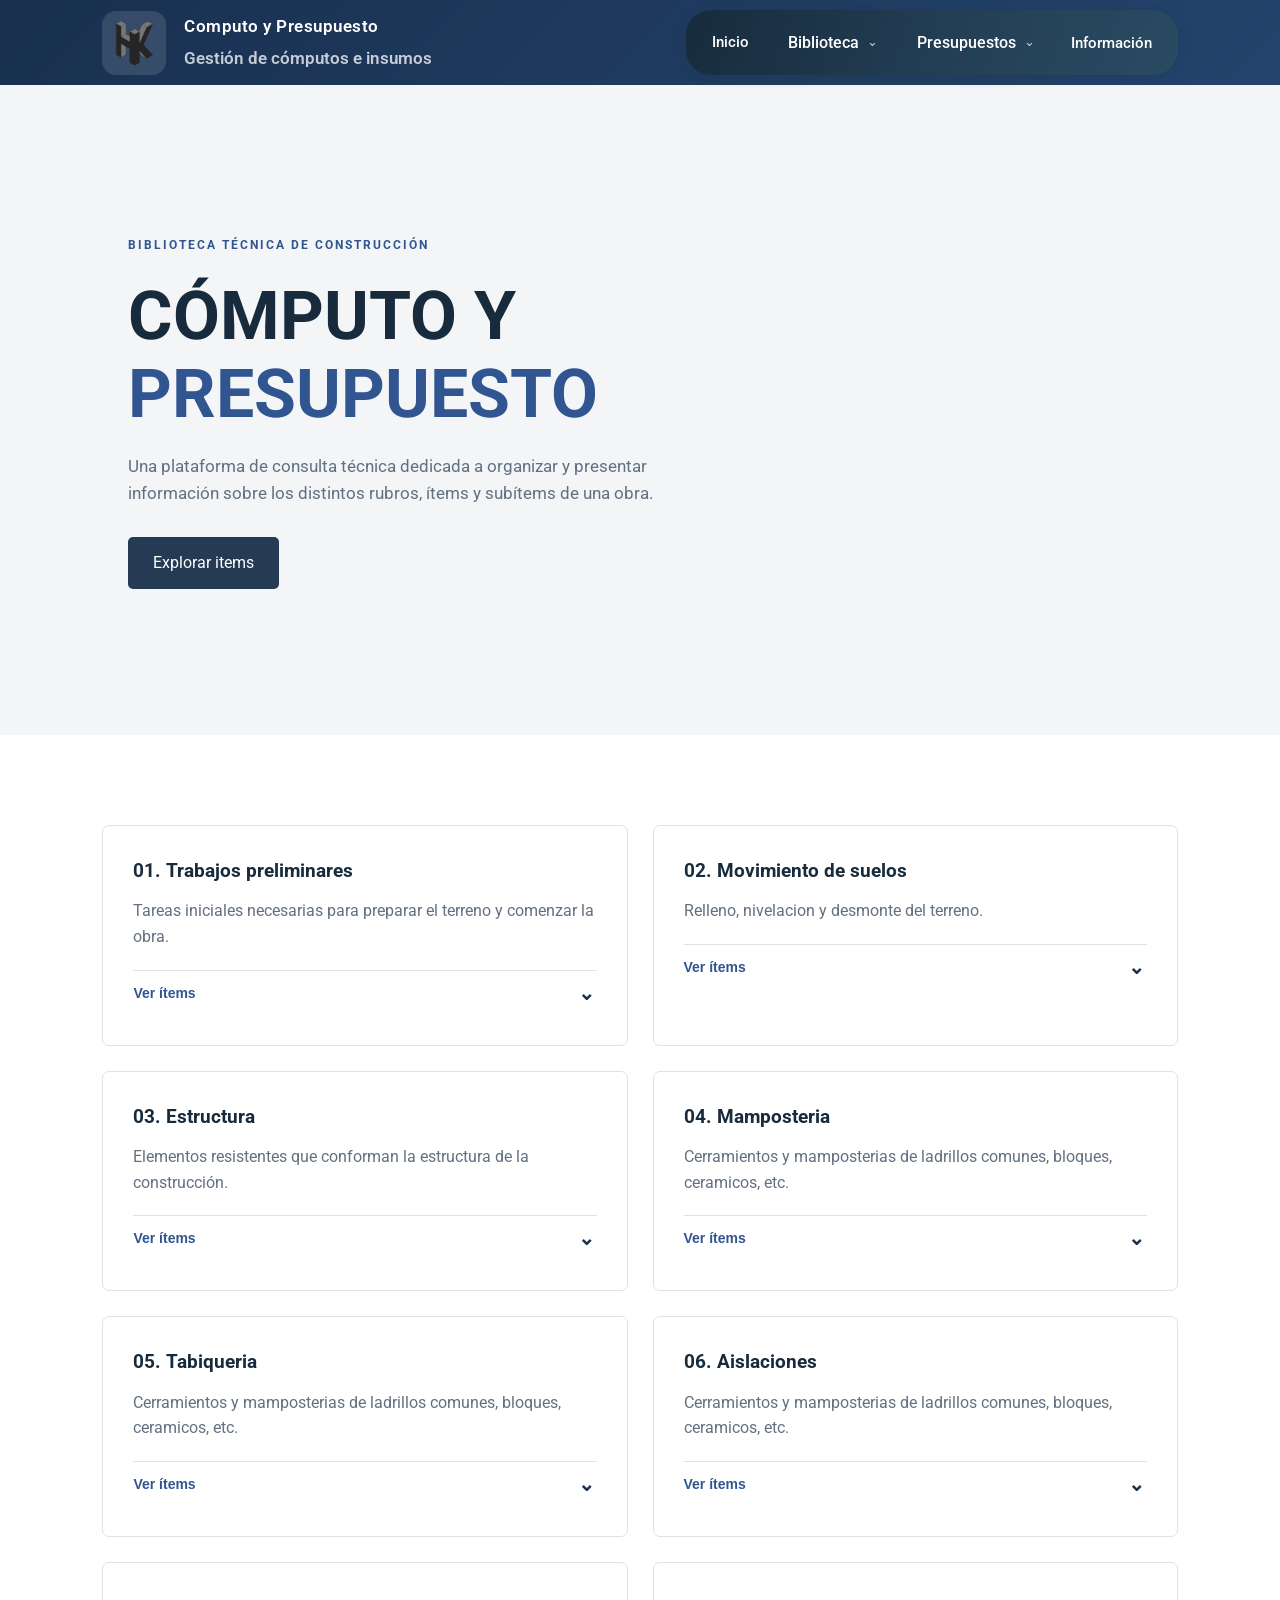
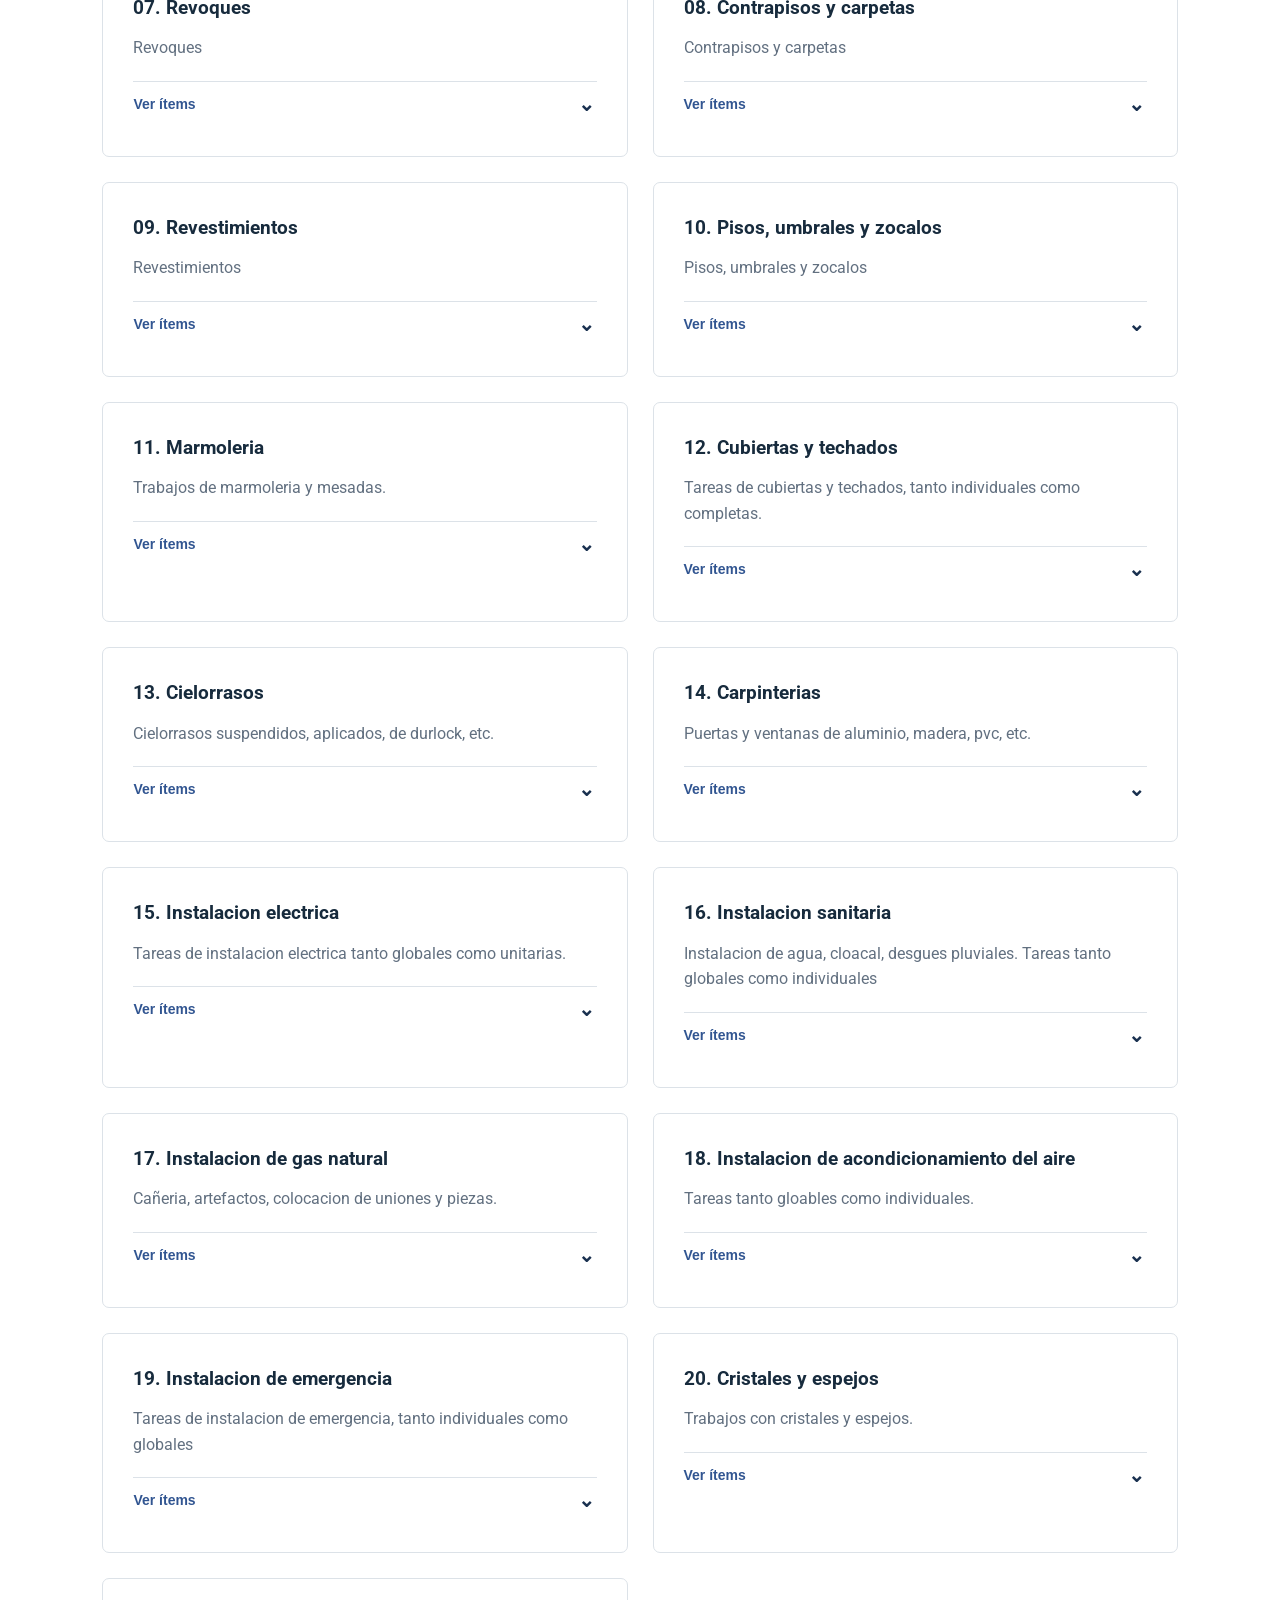
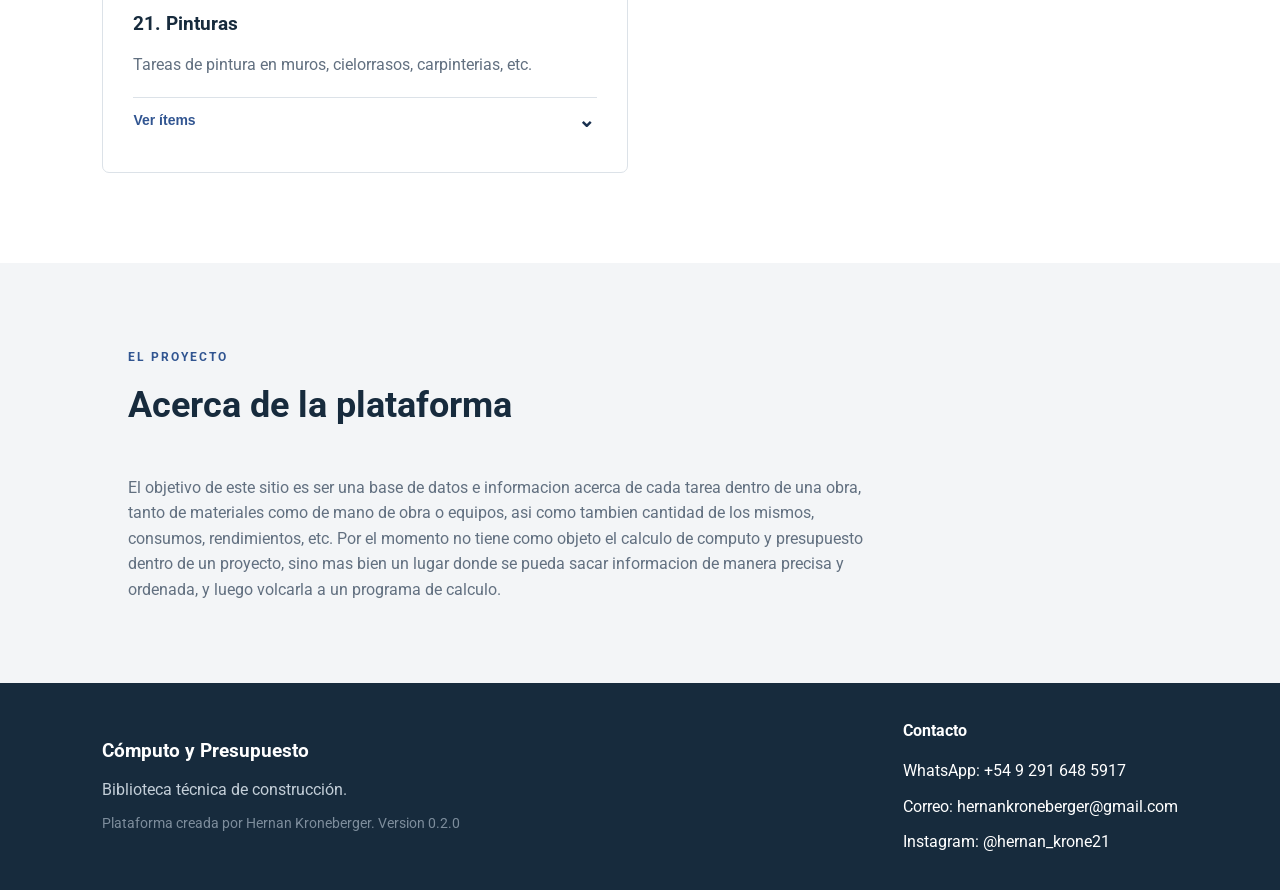
==== commit 54261c95: "Update index.html" ====
--- a/index.html
+++ b/index.html
@@ -378,7 +378,7 @@
     <div class="footer-info">
         <h3>Cómputo y Presupuesto</h3>
         <p>Biblioteca técnica de construcción.</p>
-        <span>Plataforma creada por Hernan Kroneberger. Version 0.1.6</span>
+        <span>Plataforma creada por Hernan Kroneberger. Version 0.2.0</span>
     </div>
     <div class="footer-contacto">
         <h4>Contacto</h4>
